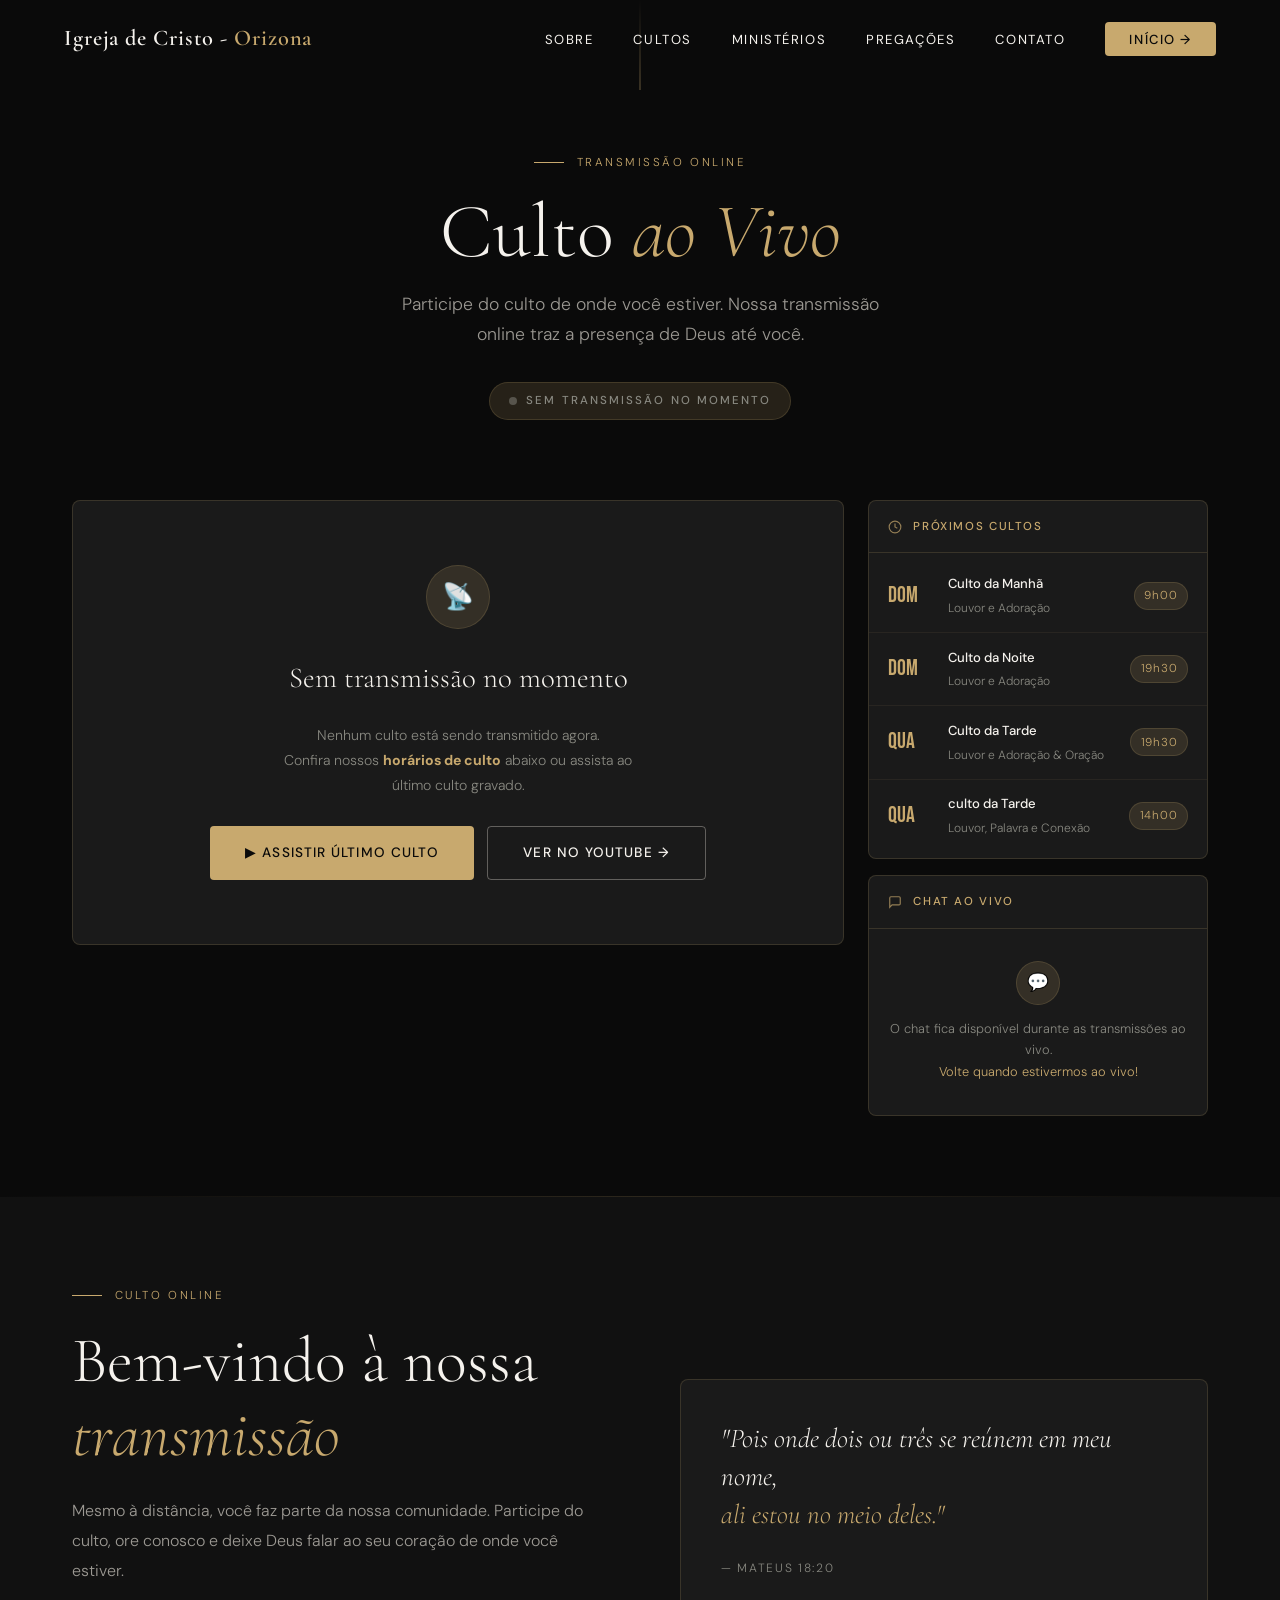
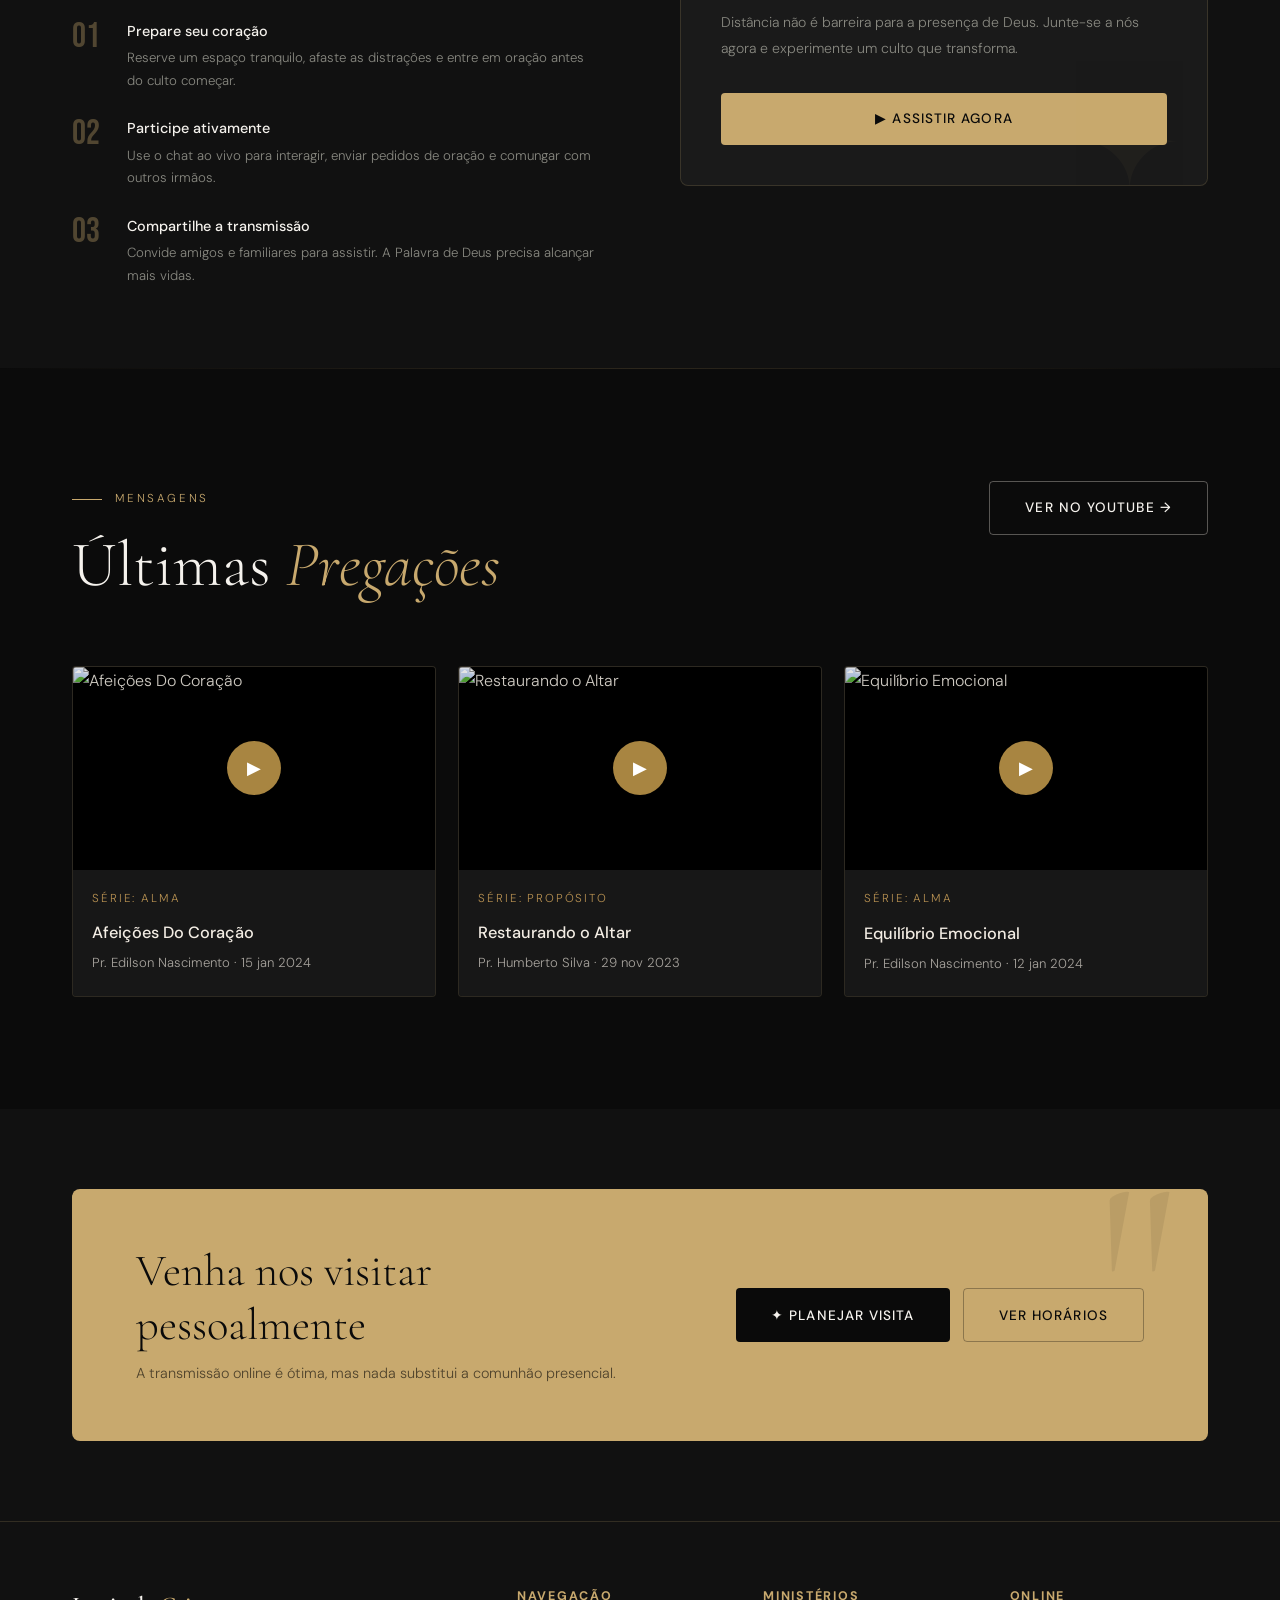
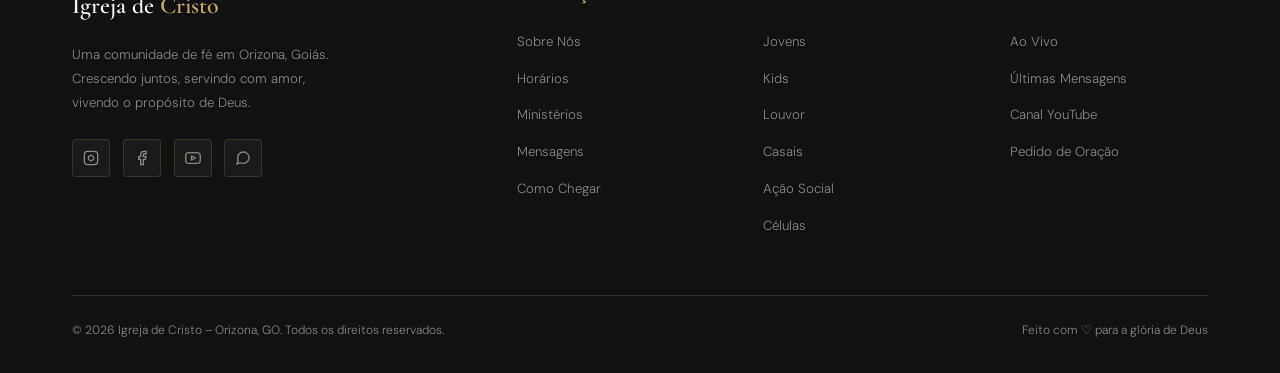
==== live/live.html @ 676ccf81 "Atualização" ====
<!DOCTYPE html>
<html lang="pt-BR">
<head>
  <meta charset="UTF-8">
  <meta name="viewport" content="width=device-width, initial-scale=1.0">
  <title>Ao Vivo – Igreja de Cristo · Orizona, GO</title>
  <meta name="description" content="Assista ao culto ao vivo da Igreja de Cristo em Orizona, Goiás. Transmissão online direto do YouTube.">

  <!-- Google Fonts -->
  <link rel="preconnect" href="https://fonts.googleapis.com">
  <link rel="preconnect" href="https://fonts.gstatic.com" crossorigin>
  <link href="https://fonts.googleapis.com/css2?family=Cormorant+Garamond:ital,wght@0,300;0,400;0,600;0,700;1,300;1,400&family=DM+Sans:wght@300;400;500;600&family=Bebas+Neue&display=swap" rel="stylesheet">

  <!-- Estilos (base + live) -->
  <link rel="stylesheet" href="../style.css">
  <link rel="stylesheet" href="/live/live.css">
</head>
<body>

  <!-- ══════════════════════════════════════
       NAVEGAÇÃO (idêntica ao index.html)
  ══════════════════════════════════════ -->
  <nav id="navbar">
    <a class="nav-logo" href="#">Igreja de Cristo - <span>  Orizona</span></a>

    <ul class="nav-links" id="navLinks">
      <li><a href="/index.html#sobre">Sobre</a></li>
      <li><a href="/index.html#cultos">Cultos</a></li>
      <li><a href="/index.html#ministerios">Ministérios</a></li>
      <li><a href="/index.html#sermoes">Pregações</a></li>
      <li><a href="/index.html#contato">Contato</a></li>
      <li><a href="/index.html" class="nav-cta">Início →</a></li>
    </ul>

    <div class="hamburger" id="hamburger" onclick="toggleMenu()">
      <span></span><span></span><span></span>
    </div>
  </nav>


  <!-- ══════════════════════════════════════
       HERO DA PÁGINA LIVE
  ══════════════════════════════════════ -->
  <header class="live-hero" role="banner">
    <div class="container">
      <div class="section-label reveal">Transmissão Online</div>

      <h1 class="hero-title">
        Culto <em>ao Vivo</em>
      </h1>

      <p class="hero-subtitle">
        Participe do culto de onde você estiver. Nossa transmissão online traz a presença de Deus até você.
      </p>

      <!-- Badge de status (atualizado via JS) -->
      <div class="live-status-wrap">
        <div class="live-badge is-offline" id="liveBadge" aria-live="polite" aria-label="Status da transmissão">
          <span class="dot" id="liveDot"></span>
          <span id="liveText">Verificando transmissão…</span>
        </div>
      </div>
    </div>
  </header>


  <!-- ══════════════════════════════════════
       PLAYER + SIDEBAR
  ══════════════════════════════════════ -->
  <section class="live-player-section" aria-label="Player de transmissão ao vivo">
    <div class="container">
      <div class="live-player-layout">

        <!-- ── Player principal ── -->
        <div class="live-player-wrap" id="livePlayerWrap">

          <!-- 16:9 com iframe injetado via JS -->
          <div class="live-player-ratio" id="livePlayerRatio" style="display:none">
            <!-- iframe inserido pelo live.js -->
          </div>

          <!-- Placeholder offline -->
          <div class="live-offline-placeholder" id="liveOfflinePlaceholder">
            <div class="offline-icon" aria-hidden="true">📡</div>
            <h3>Sem transmissão no momento</h3>
            <p>
              Nenhum culto está sendo transmitido agora.<br>
              Confira nossos <strong style="color:var(--gold)">horários de culto</strong> abaixo ou assista ao último culto gravado.
            </p>
            <div style="display:flex;gap:0.8rem;flex-wrap:wrap;justify-content:center;margin-top:0.5rem">
              <button
                id="offlineFallbackBtn"
                class="btn btn-primary"
                type="button"
                aria-label="Assistir último culto gravado"
              >
                ▶ Assistir Último Culto
              </button>
              <a
              href="https://www.youtube.com/@igrejadecristoorizona-goia9900"
              class="btn btn-outline"
              target="_blank"
              rel="noopener noreferrer"
            >Ver no YouTube →</a>
            </div>
          </div>

        </div><!-- /live-player-wrap -->


        <!-- ── Sidebar: horários + chat ── -->
        <aside class="live-sidebar" aria-label="Informações e chat">

          <!-- Próximos cultos -->
          <div class="sidebar-card reveal">
            <div class="sidebar-card-header">
              <svg width="14" height="14" viewBox="0 0 24 24" fill="none" stroke="currentColor" stroke-width="2" aria-hidden="true">
                <circle cx="12" cy="12" r="10"/><polyline points="12 6 12 12 16 14"/>
              </svg>
              Próximos Cultos
            </div>
            <div class="schedule-list" role="list">
              <div class="schedule-item" role="listitem">
                <div class="schedule-day" aria-label="Domingo">DOM</div>
                <div class="schedule-info">
                  <h5>Culto da Manhã</h5>
                  <p>Louvor e Adoração</p>
                </div>
                <span class="schedule-time">9h00</span>
              </div>
              <div class="schedule-item" role="listitem">
                <div class="schedule-day" aria-label="Domingo">DOM</div>
                <div class="schedule-info">
                  <h5>Culto da Noite</h5>
                  <p>Louvor e Adoração</p>
                </div>
                <span class="schedule-time">19h30</span>
              </div>
              <div class="schedule-item" role="listitem">
                <div class="schedule-day" aria-label="Quarta-feira">QUA</div>
                <div class="schedule-info">
                  <h5>Culto da Tarde</h5>
                  <p>Louvor e Adoração &amp; Oração</p>
                </div>
                <span class="schedule-time">19h30</span>
              </div>
              <div class="schedule-item" role="listitem">
                <div class="schedule-day" aria-label="Sexta-feira">QUA</div>
                <div class="schedule-info">
                  <h5>culto da Tarde</h5>
                  <p>Louvor, Palavra e Conexão</p>
                </div>
                <span class="schedule-time">14h00</span>
              </div>
            </div>
          </div>

          <!-- Chat ao vivo -->
          <div class="sidebar-card reveal reveal-delay-1">
            <div class="sidebar-card-header">
              <svg width="14" height="14" viewBox="0 0 24 24" fill="none" stroke="currentColor" stroke-width="2" aria-hidden="true">
                <path d="M21 15a2 2 0 0 1-2 2H7l-4 4V5a2 2 0 0 1 2-2h14a2 2 0 0 1 2 2z"/>
              </svg>
              Chat ao Vivo
            </div>

            <!-- Placeholder (quando offline) -->
            <div class="chat-placeholder" id="chatPlaceholder">
              <div class="chat-icon" aria-hidden="true">💬</div>
              <p>
                O chat fica disponível durante as transmissões ao vivo.<br>
                <span style="color:var(--gold)">Volte quando estivermos ao vivo!</span>
              </p>
            </div>

            <!-- Iframe do chat — injetado via JS quando ao vivo -->
            <iframe
              id="liveChatFrame"
              class="live-chat-frame"
              title="Chat ao Vivo – YouTube"
              allowfullscreen
              loading="lazy"
            ></iframe>
          </div>

        </aside>

      </div><!-- /live-player-layout -->
    </div>
  </section>


  <div class="divider"></div>


  <!-- ══════════════════════════════════════
       BOAS-VINDAS ONLINE
  ══════════════════════════════════════ -->
  <section class="online-welcome" aria-labelledby="welcome-heading">
    <div class="container">
      <div class="welcome-grid">

        <div>
          <div class="section-label reveal">Culto Online</div>
          <h2 class="section-title reveal reveal-delay-1" id="welcome-heading">
            Bem-vindo à nossa<br><em>transmissão</em>
          </h2>
          <p class="section-text reveal reveal-delay-2">
            Mesmo à distância, você faz parte da nossa comunidade. Participe do culto, ore conosco e deixe Deus falar ao seu coração de onde você estiver.
          </p>

          <div class="welcome-steps">
            <div class="welcome-step reveal reveal-delay-1">
              <div class="step-num" aria-hidden="true">01</div>
              <div class="step-body">
                <h4>Prepare seu coração</h4>
                <p>Reserve um espaço tranquilo, afaste as distrações e entre em oração antes do culto começar.</p>
              </div>
            </div>
            <div class="welcome-step reveal reveal-delay-2">
              <div class="step-num" aria-hidden="true">02</div>
              <div class="step-body">
                <h4>Participe ativamente</h4>
                <p>Use o chat ao vivo para interagir, enviar pedidos de oração e comungar com outros irmãos.</p>
              </div>
            </div>
            <div class="welcome-step reveal reveal-delay-3">
              <div class="step-num" aria-hidden="true">03</div>
              <div class="step-body">
                <h4>Compartilhe a transmissão</h4>
                <p>Convide amigos e familiares para assistir. A Palavra de Deus precisa alcançar mais vidas.</p>
              </div>
            </div>
          </div>
        </div>

        <!-- Card com versículo + CTA -->
        <div class="welcome-card reveal reveal-delay-2">
          <blockquote>
            "Pois onde dois ou três se reúnem em meu nome,<br>
            <em>ali estou no meio deles."</em>
          </blockquote>
          <cite>— Mateus 18:20</cite>

          <p style="font-size:0.88rem;color:var(--text-muted);line-height:1.8;margin-bottom:2rem">
            Distância não é barreira para a presença de Deus. Junte-se a nós agora e experimente um culto que transforma.
          </p>

          <a href="#" onclick="window.scrollTo({top:0,behavior:'smooth'});return false;" class="btn btn-primary" aria-label="Voltar ao topo para assistir ao culto">
            ▶ Assistir Agora
          </a>
        </div>

      </div>
    </div>
  </section>


  <div class="divider"></div>


  <!-- ══════════════════════════════════════
       MENSAGENS RECENTES
       (reusa os mesmos componentes de index.html)
  ══════════════════════════════════════ -->
  <section class="sermons live-sermons" id="mensagens" aria-labelledby="sermons-heading">
    <div class="container">
      <div class="sermons-header">
        <div>
          <div class="section-label reveal">Mensagens</div>
          <h2 class="section-title reveal reveal-delay-1" id="sermons-heading">
            Últimas <em>Pregações</em>
          </h2>
        </div>
        <a
          href="https://www.youtube.com/@igrejadecristoorizona-goia9900"
          target="_blank"
          rel="noopener noreferrer"
          class="btn btn-outline reveal"
          style="flex-shrink:0"
          aria-label="Ver todos os vídeos no YouTube"
        >
          Ver no YouTube →
        </a>
      </div>

      <div class="sermon-grid sermon-carousel">

        <article class="sermon-card reveal" data-video="FrjZUwrbBlw" data-title="Afeições Do Coração">
          <div class="sermon-media">
            <div class="sermon-thumb">
              <img src="https://i3.ytimg.com/vi/FrjZUwrbBlw/maxresdefault.jpg" alt="Afeições Do Coração" loading="lazy">
              <button class="play-btn sermon-play" type="button" aria-label="Assistir Afeições Do Coração">▶</button>
            </div>
            <div class="sermon-video" hidden></div>
          </div>
          <div class="sermon-body">
            <div class="sermon-series">Série: Alma</div>
            <h3>Afeições Do Coração</h3>
            <p class="sermon-meta">Pr. Edilson Nascimento · 15 jan 2024</p>
          </div>
        </article>

        <article class="sermon-card reveal reveal-delay-1" data-video="uknN3Jf-b9c" data-title="Restaurando o Altar">
          <div class="sermon-media">
            <div class="sermon-thumb">
              <img src="https://i3.ytimg.com/vi/uknN3Jf-b9c/maxresdefault.jpg" alt="Restaurando o Altar" loading="lazy">
              <button class="play-btn sermon-play" type="button" aria-label="Assistir Restaurando o Altar">▶</button>
            </div>
            <div class="sermon-video" hidden></div>
          </div>
          <div class="sermon-body">
            <div class="sermon-series">Série: Propósito</div>
            <h3>Restaurando o Altar</h3>
            <p class="sermon-meta">Pr. Humberto Silva · 29 nov 2023</p>
          </div>
        </article>

        <article class="sermon-card reveal reveal-delay-2" data-video="mqsvwsM5B2Y" data-title="Equilíbrio Emocional">
          <div class="sermon-media">
            <div class="sermon-thumb">
              <img src="https://i3.ytimg.com/vi/mqsvwsM5B2Y/maxresdefault.jpg" alt="Equilíbrio Emocional" loading="lazy">
              <button class="play-btn sermon-play" type="button" aria-label="Assistir Equilíbrio Emocional">▶</button>
            </div>
            <div class="sermon-video" hidden></div>
          </div>
          <div class="sermon-body">
            <div class="sermon-series">Série: Alma</div>
            <h3>Equilíbrio Emocional</h3>
            <p class="sermon-meta">Pr. Edilson Nascimento · 12 jan 2024</p>
          </div>
        </article>

      </div>
    </div>
  </section>


  <!-- ══════════════════════════════════════
       CTA FINAL
  ══════════════════════════════════════ -->
  <section class="live-cta-banner" aria-label="Chamada para ação">
    <div class="container">
      <div class="live-cta-inner reveal">
        <div class="live-cta-text">
          <h2>Venha nos visitar<br>pessoalmente</h2>
          <p>A transmissão online é ótima, mas nada substitui a comunhão presencial.</p>
        </div>
        <div class="live-cta-actions">
          <a href="/index.html#contato" class="btn btn-dark">✦ Planejar Visita</a>
          <a href="/index.html#cultos" class="btn btn-ghost-dark">Ver Horários</a>
        </div>
      </div>
    </div>
  </section>


  <!-- ══════════════════════════════════════
       RODAPÉ (idêntico ao index.html)
  ══════════════════════════════════════ -->
  <footer>
    <div class="container">
      <div class="footer-grid">

        <div class="footer-brand">
          <span class="logo">Igreja de <span>Cristo</span></span>
          <p>Uma comunidade de fé em Orizona, Goiás. Crescendo juntos, servindo com amor, vivendo o propósito de Deus.</p>
          <div class="social-row">
            <a class="social-btn" href="https://www.instagram.com/igrejadecristorizona/" title="Instagram" target="_blank" rel="noopener noreferrer" aria-label="Instagram">
              <svg width="16" height="16" viewBox="0 0 24 24" fill="none" stroke="currentColor" stroke-width="2"><rect x="2" y="2" width="20" height="20" rx="5" ry="5"/><path d="M16 11.37A4 4 0 1 1 12.63 8 4 4 0 0 1 16 11.37z"/><line x1="17.5" y1="6.5" x2="17.51" y2="6.5"/></svg>
            </a>
            <a class="social-btn" href="https://www.facebook.com/igrejadecristoo/?locale=pt_BR" title="Facebook" target="_blank" rel="noopener noreferrer" aria-label="Facebook">
              <svg width="16" height="16" viewBox="0 0 24 24" fill="none" stroke="currentColor" stroke-width="2"><path d="M18 2h-3a5 5 0 0 0-5 5v3H7v4h3v8h4v-8h3l1-4h-4V7a1 1 0 0 1 1-1h3z"/></svg>
            </a>
            <a class="social-btn" href="https://www.youtube.com/@igrejadecristoorizona-goia9900" title="YouTube" target="_blank" rel="noopener noreferrer" aria-label="YouTube">
              <svg width="16" height="16" viewBox="0 0 24 24" fill="none" stroke="currentColor" stroke-width="2"><path d="M22.54 6.42a2.78 2.78 0 0 0-1.95-1.96C18.88 4 12 4 12 4s-6.88 0-8.59.46a2.78 2.78 0 0 0-1.95 1.96A29 29 0 0 0 1 12a29 29 0 0 0 .46 5.58A2.78 2.78 0 0 0 3.41 19.6C5.12 20 12 20 12 20s6.88 0 8.59-.46a2.78 2.78 0 0 0 1.95-1.95A29 29 0 0 0 23 12a29 29 0 0 0-.46-5.58z"/><polygon points="9.75 15.02 15.5 12 9.75 8.98 9.75 15.02"/></svg>
            </a>
            <a class="social-btn" href="https://wa.me/556499174990" title="WhatsApp" target="_blank" rel="noopener noreferrer" aria-label="WhatsApp">
              <svg width="16" height="16" viewBox="0 0 24 24" fill="none" stroke="currentColor" stroke-width="2"><path d="M21 11.5a8.38 8.38 0 0 1-.9 3.8 8.5 8.5 0 0 1-7.6 4.7 8.38 8.38 0 0 1-3.8-.9L3 21l1.9-5.7a8.38 8.38 0 0 1-.9-3.8 8.5 8.5 0 0 1 4.7-7.6 8.38 8.38 0 0 1 3.8-.9h.5a8.48 8.48 0 0 1 8 8v.5z"/></svg>
            </a>
          </div>
        </div>

        <div class="footer-col">
          <h4>Navegação</h4>
          <ul>
            <li><a href="/index.html#sobre">Sobre Nós</a></li>
            <li><a href="/index.html#cultos">Horários</a></li>
            <li><a href="/index.html#ministerios">Ministérios</a></li>
            <li><a href="/index.html#sermoes">Mensagens</a></li>
            <li><a href="/index.html#localizacao">Como Chegar</a></li>
          </ul>
        </div>

        <div class="footer-col">
          <h4>Ministérios</h4>
          <ul>
            <li><a href="/index.html#ministerios">Jovens</a></li>
            <li><a href="/index.html#ministerios">Kids</a></li>
            <li><a href="/ministérios/worship.html">Louvor</a></li>
            <li><a href="/index.html#ministerios">Casais</a></li>
            <li><a href="/index.html#ministerios">Ação Social</a></li>
            <li><a href="/index.html#ministerios">Células</a></li>
          </ul>
        </div>

        <div class="footer-col">
          <h4>Online</h4>
          <ul>
            <li><a href="live.html">Ao Vivo</a></li>
            <li><a href="/#pregações">Últimas Mensagens</a></li>
            <li><a href="https://www.youtube.com/@igrejadecristoorizona-goia9900" target="_blank" rel="noopener noreferrer">Canal YouTube</a></li>
            <li><a href="/index.html#contato">Pedido de Oração</a></li>
          </ul>
        </div>

      </div>

      <div class="footer-bottom">
        <span>© 2026 Igreja de Cristo – Orizona, GO. Todos os direitos reservados.</span>
        <span>Feito com ♡ para a glória de Deus</span>
      </div>
    </div>
  </footer>


  <!-- Scripts -->
  <script src="script.js"></script>
  <script src="live.js"></script>
</body>
</html>
---- style.css ----
/* ============================================================
   Igreja de Cristo – Orizona, GO
   Arquivo: style.css
   ============================================================ */

/* ─── VARIÁVEIS ─── */
:root {
  --black: #0a0a0a;
  --dark: #111111;
  --dark2: #1a1a1a;
  --dark3: #242424;
  --mid: #333333;
  --light: #e8e3da;
  --white: #f5f2ed;
  --gold: #c8a96e;
  --gold-light: #e2c98a;
  --gold-dim: rgba(200, 169, 110, 0.15);
  --blue: #2563c8;
  --text-muted: #888880;
  --border: rgba(200, 169, 110, 0.18);
  --radius: 4px;
  --transition: 0.4s cubic-bezier(0.25, 0.46, 0.45, 0.94);
}

/* ─── RESET ─── */
*, *::before, *::after {
  box-sizing: border-box;
  margin: 0;
  padding: 0;
}

html {
  scroll-behavior: smooth;
  font-size: 16px;
}

body {
  background: var(--black);
  color: var(--light);
  font-family: 'DM Sans', sans-serif;
  font-weight: 300;
  line-height: 1.7;
  overflow-x: hidden;
}

/* ─── SCROLLBAR ─── */
::-webkit-scrollbar { width: 4px; }
::-webkit-scrollbar-track { background: var(--dark); }
::-webkit-scrollbar-thumb { background: var(--gold); border-radius: 2px; }

/* ─── SELEÇÃO ─── */
::selection { background: var(--gold); color: var(--black); }


/* ============================================================
   NAVEGAÇÃO
   ============================================================ */
nav {
  position: fixed;
  top: 0; left: 0; right: 0;
  z-index: 100;
  display: flex;
  align-items: center;
  justify-content: space-between;
  padding: 1.2rem 4rem;
  transition: var(--transition);
}

nav.scrolled {
  background: rgba(10, 10, 10, 0.94);
  backdrop-filter: blur(16px);
  border-bottom: 1px solid var(--border);
  padding: 0.8rem 4rem;
}

.nav-logo {
  font-family: 'Cormorant Garamond', serif;
  font-size: 1.4rem;
  font-weight: 600;
  letter-spacing: 0.04em;
  color: var(--white);
  text-decoration: none;
}

.nav-logo span { color: var(--gold); }

.nav-links {
  display: flex;
  align-items: center;
  gap: 2.5rem;
  list-style: none;
}

.nav-links a {
  color: var(--white);
  text-decoration: none;
  font-size: 0.82rem;
  font-weight: 400;
  letter-spacing: 0.12em;
  text-transform: uppercase;
  transition: color 0.3s;
}

.nav-links a:hover { color: var(--gold); }

.nav-cta {
  background: var(--gold);
  color: var(--black) !important;
  padding: 0.55rem 1.5rem;
  border-radius: var(--radius);
  font-weight: 500 !important;
  transition: background 0.3s, transform 0.3s !important;
}

.nav-cta:hover {
  background: var(--gold-light) !important;
  transform: translateY(-1px);
}

.hamburger {
  display: none;
  flex-direction: column;
  gap: 5px;
  cursor: pointer;
  padding: 4px;
}

.hamburger span {
  display: block;
  width: 24px;
  height: 2px;
  background: var(--light);
  transition: var(--transition);
}


/* ============================================================
   HERO
   ============================================================ */
.hero {
  position: relative;
  height: 100vh;
  min-height: 700px;
  display: flex;
  align-items: center;
  justify-content: center;
  overflow: hidden;
}

.hero-bg {
  position: absolute;
  inset: 0;
  background:
    linear-gradient(to bottom, rgba(10,10,10,0.3) 0%, rgba(10,10,10,0.65) 60%, rgba(10,10,10,1) 100%),
    url('fotos/igreja.jpg') center / cover no-repeat;
}

/* Grain overlay */
.hero-bg::after {
  content: '';
  position: absolute;
  inset: 0;
  background-image: url("data:image/svg+xml,%3Csvg viewBox='0 0 256 256' xmlns='http://www.w3.org/2000/svg'%3E%3Cfilter id='noise'%3E%3CfeTurbulence type='fractalNoise' baseFrequency='0.9' numOctaves='4' stitchTiles='stitch'/%3E%3C/filter%3E%3Crect width='100%25' height='100%25' filter='url(%23noise)' opacity='0.04'/%3E%3C/svg%3E");
  opacity: 0.6;
  pointer-events: none;
}

.hero-content {
  position: relative;
  z-index: 2;
  text-align: center;
  max-width: 900px;
  padding: 0 2rem;
}

.hero-eyebrow {
  display: inline-flex;
  align-items: center;
  gap: 0.8rem;
  font-size: 0.75rem;
  letter-spacing: 0.2em;
  text-transform: uppercase;
  color: var(--gold);
  margin-bottom: 1.8rem;
  opacity: 0;
  animation: fadeUp 0.8s 0.3s forwards;
}

.hero-eyebrow::before,
.hero-eyebrow::after {
  content: '';
  display: block;
  width: 40px;
  height: 1px;
  background: var(--gold);
  opacity: 0.5;
}

.hero-title {
  font-family: 'Cormorant Garamond', serif;
  font-size: clamp(3.2rem, 8vw, 7.5rem);
  font-weight: 300;
  line-height: 1.05;
  color: var(--white);
  margin-bottom: 1.5rem;
  opacity: 0;
  animation: fadeUp 0.9s 0.5s forwards;
}

.hero-title em { font-style: italic; color: var(--gold); }

.hero-subtitle {
  font-size: clamp(1rem, 2vw, 1.2rem);
  color: rgba(232, 227, 218, 0.72);
  max-width: 560px;
  margin: 0 auto 3rem;
  font-weight: 300;
  opacity: 0;
  animation: fadeUp 0.9s 0.7s forwards;
}

.hero-btns {
  display: flex;
  gap: 1rem;
  justify-content: center;
  flex-wrap: wrap;
  opacity: 0;
  animation: fadeUp 0.9s 0.9s forwards;
}

.hero-scroll {
  position: absolute;
  bottom: 2.5rem;
  left: 50%;
  transform: translateX(-50%);
  display: flex;
  flex-direction: column;
  align-items: center;
  gap: 0.5rem;
  color: var(--text-muted);
  font-size: 0.7rem;
  letter-spacing: 0.15em;
  text-transform: uppercase;
  opacity: 0;
  animation: fadeIn 1s 1.5s forwards;
}

.scroll-line {
  width: 1px;
  height: 50px;
  background: linear-gradient(to bottom, var(--gold), transparent);
  animation: scrollDrop 1.8s 1.5s ease-in-out infinite;
}


/* ============================================================
   BOTÕES
   ============================================================ */
.btn {
  display: inline-flex;
  align-items: center;
  gap: 0.6rem;
  padding: 0.9rem 2.2rem;
  border-radius: var(--radius);
  font-family: 'DM Sans', sans-serif;
  font-size: 0.85rem;
  font-weight: 500;
  letter-spacing: 0.08em;
  text-transform: uppercase;
  text-decoration: none;
  cursor: pointer;
  border: none;
  transition: var(--transition);
}

.btn-primary {
  background: var(--gold);
  color: var(--black);
}

.btn-primary:hover {
  background: var(--gold-light);
  transform: translateY(-2px);
  box-shadow: 0 12px 40px rgba(200, 169, 110, 0.3);
}

.btn-outline {
  background: transparent;
  color: var(--white);
  border: 1px solid rgba(232, 227, 218, 0.35);
}

.btn-outline:hover {
  border-color: var(--gold);
  color: var(--gold);
  transform: translateY(-2px);
}


/* ============================================================
   SEÇÕES — ELEMENTOS COMUNS
   ============================================================ */
section { padding: 7rem 0; }

.container {
  max-width: 1200px;
  margin: 0 auto;
  padding: 0 2rem;
}

.section-label {
  display: inline-flex;
  align-items: center;
  gap: 0.8rem;
  font-size: 0.72rem;
  letter-spacing: 0.22em;
  text-transform: uppercase;
  color: var(--gold);
  margin-bottom: 1.2rem;
}

.section-label::before {
  content: '';
  display: block;
  width: 30px;
  height: 1px;
  background: var(--gold);
}

.section-title {
  font-family: 'Cormorant Garamond', serif;
  font-size: clamp(2.4rem, 5vw, 4rem);
  font-weight: 300;
  line-height: 1.15;
  color: var(--white);
  margin-bottom: 1.5rem;
}

.section-title em { font-style: italic; color: var(--gold); }

.section-text {
  color: rgba(232, 227, 218, 0.65);
  font-size: 1rem;
  font-weight: 300;
  max-width: 580px;
  line-height: 1.9;
}

.divider {
  width: 100%;
  height: 1px;
  background: linear-gradient(to right, transparent, var(--border), transparent);
}


/* ============================================================
   SOBRE
   ============================================================ */
.about { background: var(--dark); }

.about-grid {
  display: grid;
  grid-template-columns: 1fr 1fr;
  gap: 6rem;
  align-items: center;
}

.about-img-wrap { position: relative; }

.about-img {
  width: 100%;
  aspect-ratio: 4 / 5;
  object-fit: cover;
  border-radius: 6px;
  filter: brightness(0.88) contrast(1.05);
  box-shadow: rgb(38, 57, 77) 0px 20px 30px -10px;
}

.about-img-badge {
  position: absolute;
  bottom: -1.5rem;
  right: -1.5rem;
  background: var(--gold);
  color: var(--black);
  padding: 1.8rem;
  border-radius: 2px;
  text-align: center;
}

.about-img-badge .year {
  font-family: 'Bebas Neue', sans-serif;
  font-size: 3.5rem;
  line-height: 1;
}

.about-img-badge .label {
  font-size: 0.68rem;
  letter-spacing: 0.15em;
  text-transform: uppercase;
}

.values-grid {
  display: grid;
  grid-template-columns: 1fr 1fr;
  gap: 1.5rem;
  margin-top: 2.5rem;
}

.value-card {
  background: var(--dark2);
  border: 1px solid var(--border);
  border-radius: var(--radius);
  padding: 1.4rem;
  transition: border-color 0.3s;
}

.value-card:hover { border-color: var(--gold); }

.value-icon { font-size: 1.4rem; margin-bottom: 0.6rem; }

.value-card h4 {
  font-size: 0.88rem;
  font-weight: 500;
  color: var(--white);
  margin-bottom: 0.3rem;
}

.value-card p {
  font-size: 0.8rem;
  color: var(--text-muted);
  line-height: 1.6;
}


/* ============================================================
   HORÁRIOS DE CULTO
   ============================================================ */
.services { background: var(--black); }

.services-layout {
  display: grid;
  grid-template-columns: 1fr 2fr;
  gap: 5rem;
  align-items: start;
}

.times-grid { display: grid; gap: 1rem; }

.time-card {
  display: flex;
  align-items: center;
  gap: 1.8rem;
  background: var(--dark2);
  border: 1px solid var(--border);
  border-radius: var(--radius);
  padding: 1.8rem 2rem;
  transition: var(--transition);
  position: relative;
  overflow: hidden;
}

.time-card::before {
  content: '';
  position: absolute;
  left: 0; top: 0; bottom: 0;
  width: 3px;
  background: var(--gold);
  transform: scaleY(0);
  transition: transform 0.3s;
}

.time-card:hover {
  border-color: rgba(200, 169, 110, 0.4);
  transform: translateX(4px);
}

.time-card:hover::before { transform: scaleY(1); }

.time-day {
  font-family: 'Bebas Neue', sans-serif;
  font-size: 2rem;
  color: var(--gold);
  min-width: 80px;
  line-height: 1;
}

.time-info h4 { font-size: 0.9rem; font-weight: 500; color: var(--white); }
.time-info p  { font-size: 0.82rem; color: var(--text-muted); }

.time-tag {
  margin-left: auto;
  font-size: 0.68rem;
  letter-spacing: 0.1em;
  text-transform: uppercase;
  background: var(--gold-dim);
  color: var(--gold);
  padding: 0.3rem 0.8rem;
  border-radius: 20px;
  border: 1px solid var(--border);
  white-space: nowrap;
}


/* ============================================================
   MINISTÉRIOS
   ============================================================ */
.ministries { background: var(--dark); }

.min-grid {
  display: grid;
  grid-template-columns: repeat(3, 1fr);
  gap: 1.5px;
  margin-top: 3rem;
}

.min-card {
  position: relative;
  overflow: hidden;
  aspect-ratio: 4 / 3;
  cursor: pointer;
}

.min-card img {
  width: 100%;
  height: 100%;
  object-fit: cover;
  filter: brightness(0.45) saturate(0.7);
  transition: var(--transition);
}

.min-card:hover img {
  filter: brightness(0.6) saturate(0.9);
  transform: scale(1.05);
}

.min-overlay {
  position: absolute;
  inset: 0;
  display: flex;
  flex-direction: column;
  justify-content: flex-end;
  padding: 2rem;
  background: linear-gradient(to top, rgba(10,10,10,0.85) 0%, transparent 60%);
}

.min-icon { font-size: 1.5rem; margin-bottom: 0.5rem; }

.min-card h3 {
  font-family: 'Cormorant Garamond', serif;
  font-size: 1.6rem;
  font-weight: 400;
  color: var(--white);
  margin-bottom: 0.3rem;
}

.min-card p {
  font-size: 0.8rem;
  color: rgba(232, 227, 218, 0.65);
  line-height: 1.5;
}

.min-card .min-link {
  display: inline-flex;
  align-items: center;
  gap: 0.4rem;
  font-size: 0.72rem;
  letter-spacing: 0.12em;
  text-transform: uppercase;
  color: var(--gold);
  margin-top: 0.8rem;
  transition: gap 0.3s;
  text-decoration: none;
}

.min-card:hover .min-link { gap: 0.7rem; }


/* ============================================================
   SERMÕES
   ============================================================ */
.sermons {
  background: #0b0b0b;
}

.sermons-header {
  display: flex;
  align-items: flex-start;
  justify-content: space-between;
  gap: 2rem;
  margin-bottom: 2.5rem;
}

.sermon-grid.sermon-carousel {
  display: grid;
  grid-template-columns: repeat(3, minmax(0, 1fr));
  gap: 1.4rem;
  align-items: start;
}

.sermon-card {
  background: #171717;
  border: 1px solid rgba(201, 168, 106, 0.12);
  border-radius: 4px;
  overflow: hidden;
  box-shadow: none;
  transform: none;
  opacity: 1;
  transition: transform 0.35s ease, border-color 0.35s ease, box-shadow 0.35s ease;
}

.sermon-card:hover {
  transform: translateY(-4px);
  border-color: rgba(201, 168, 106, 0.28);
  box-shadow: 0 14px 30px rgba(0, 0, 0, 0.22);
}

.sermon-media {
  position: relative;
}

.sermon-thumb,
.sermon-video {
  position: relative;
  width: 100%;
  aspect-ratio: 16 / 9;
  background: #000;
  overflow: hidden;
}

.sermon-thumb::after {
  content: "";
  position: absolute;
  inset: 0;
  background: linear-gradient(
    to bottom,
    rgba(0, 0, 0, 0.10) 0%,
    rgba(0, 0, 0, 0.16) 40%,
    rgba(0, 0, 0, 0.32) 100%
  );
  pointer-events: none;
}

.sermon-thumb img,
.sermon-video iframe {
  width: 100%;
  height: 100%;
  display: block;
  border: 0;
  object-fit: cover;
}

.sermon-video iframe {
  aspect-ratio: 16 / 9;
}

.sermon-video[hidden] {
  display: none;
}

.sermon-play {
  position: absolute;
  top: 50%;
  left: 50%;
  width: 54px;
  height: 54px;
  border: none;
  border-radius: 50%;
  transform: translate(-50%, -50%);
  background: rgba(183, 145, 71, 0.92);
  color: #fff;
  font-size: 1.1rem;
  display: inline-flex;
  align-items: center;
  justify-content: center;
  cursor: pointer;
  z-index: 2;
  transition: transform 0.25s ease, background 0.25s ease;
}

.sermon-play:hover {
  transform: translate(-50%, -50%) scale(1.08);
  background: #c7a05c;
}

.sermon-body {
  padding: 1.2rem 1.2rem 1.35rem;
  background: #171717;
}

.sermon-series {
  margin-bottom: 0.85rem;
  font-size: 0.72rem;
  letter-spacing: 0.16em;
  text-transform: uppercase;
  color: #b99252;
}

.sermon-body h3 {
  margin: 0 0 0.55rem;
  font-size: 1.02rem;
  line-height: 1.3;
  color: #f3ede4;
  font-weight: 500;
}

.sermon-meta {
  margin: 0;
  font-size: 0.82rem;
  color: rgba(243, 237, 228, 0.65);
}

.sermon-card.is-active {
  border-color: rgba(201, 168, 106, 0.28);
  box-shadow: 0 14px 30px rgba(0, 0, 0, 0.22);
}

@media (max-width: 980px) {
  .sermons-header {
    flex-direction: column;
    align-items: flex-start;
  }

  .sermon-grid.sermon-carousel {
    grid-template-columns: 1fr;
  }
}


/* ============================================================
   PARTICIPAR
   ============================================================ */
.involved { background: var(--dark); }

.involved-grid {
  display: grid;
  grid-template-columns: repeat(3, 1fr);
  gap: 1.5rem;
  margin-top: 3rem;
}

.involved-card {
  background: var(--dark2);
  border: 1px solid var(--border);
  border-radius: var(--radius);
  padding: 2.5rem 2rem;
  text-align: center;
  transition: var(--transition);
  cursor: pointer;
}

.involved-card:hover {
  border-color: var(--gold);
  background: var(--dark3);
  transform: translateY(-4px);
}

.involved-num {
  font-family: 'Bebas Neue', sans-serif;
  font-size: 4rem;
  line-height: 1;
  color: var(--gold);
  opacity: 0.2;
  margin-bottom: 0.8rem;
}

.involved-card h3 {
  font-family: 'Cormorant Garamond', serif;
  font-size: 1.7rem;
  font-weight: 400;
  color: var(--white);
  margin-bottom: 0.8rem;
}

.involved-card p {
  font-size: 0.85rem;
  color: var(--text-muted);
  line-height: 1.7;
  margin-bottom: 1.5rem;
}


/* ============================================================
   CONTATO
   ============================================================ */
.contact { background: var(--black); }

.contact-layout {
  display: grid;
  grid-template-columns: 1fr 1fr;
  gap: 5rem;
}

.info-item {
  display: flex;
  gap: 1.2rem;
  margin-bottom: 2rem;
}

.info-icon {
  width: 44px; height: 44px;
  flex-shrink: 0;
  background: var(--gold-dim);
  border: 1px solid var(--border);
  border-radius: var(--radius);
  display: flex;
  align-items: center;
  justify-content: center;
  font-size: 1.1rem;
}

.info-item h4 {
  font-size: 0.82rem;
  font-weight: 500;
  color: var(--white);
  letter-spacing: 0.06em;
  margin-bottom: 0.2rem;
}

.info-item p { font-size: 0.85rem; color: var(--text-muted); }

.contact-form {
  display: flex;
  flex-direction: column;
  gap: 1rem;
}

.form-row {
  display: grid;
  grid-template-columns: 1fr 1fr;
  gap: 1rem;
}

.form-group {
  display: flex;
  flex-direction: column;
  gap: 0.4rem;
}

.form-group label {
  font-size: 0.73rem;
  letter-spacing: 0.1em;
  text-transform: uppercase;
  color: var(--text-muted);
}

.form-group input,
.form-group textarea,
.form-group select {
  background: var(--dark2);
  border: 1px solid var(--border);
  border-radius: var(--radius);
  padding: 0.85rem 1rem;
  color: var(--white);
  font-family: 'DM Sans', sans-serif;
  font-size: 0.9rem;
  font-weight: 300;
  outline: none;
  transition: border-color 0.3s;
  width: 100%;
}

.form-group input:focus,
.form-group textarea:focus {
  border-color: var(--gold);
}

.form-group textarea {
  resize: vertical;
  min-height: 120px;
}

.prayer-note {
  background: var(--gold-dim);
  border: 1px solid var(--border);
  border-radius: var(--radius);
  padding: 1rem 1.2rem;
  font-size: 0.82rem;
  color: var(--gold);
  display: flex;
  align-items: center;
  gap: 0.6rem;
}

#formSuccess {
  display: none;
  margin-top: 1rem;
  padding: 1.2rem;
  background: var(--gold-dim);
  border: 1px solid var(--border);
  border-radius: var(--radius);
  color: var(--gold);
  font-size: 0.88rem;
  text-align: center;
}


/* ============================================================
   MAPA
   ============================================================ */
.map-section {
  background: var(--dark);
  padding: 0;
}

.map-wrap { position: relative; }

.map-frame {
  width: 100%;
  height: 400px;
  border: none;
  filter: grayscale(0.4) contrast(1.1);
  display: block;
}

.map-card {
  position: absolute;
  top: 2rem; left: 2rem;
  background: rgba(10, 10, 10, 0.92);
  backdrop-filter: blur(16px);
  border: 1px solid var(--border);
  border-radius: var(--radius);
  padding: 1.5rem 2rem;
  min-width: 240px;
}

.map-card h3 {
  font-family: 'Cormorant Garamond', serif;
  font-size: 1.3rem;
  font-weight: 400;
  color: var(--white);
  margin-bottom: 0.6rem;
}

.map-card p {
  font-size: 0.8rem;
  color: var(--text-muted);
  line-height: 1.7;
}

.map-card a {
  display: inline-flex;
  align-items: center;
  gap: 0.4rem;
  font-size: 0.75rem;
  color: var(--gold);
  text-decoration: none;
  margin-top: 0.8rem;
  letter-spacing: 0.06em;
  transition: gap 0.3s;
}

.map-card a:hover { gap: 0.7rem; }


/* ============================================================
   BANNER COM CITAÇÃO
   ============================================================ */
.quote-banner {
  background: var(--gold);
  padding: 4rem 2rem;
  text-align: center;
  overflow: hidden;
  position: relative;
}

.quote-banner::before {
  content: '"';
  position: absolute;
  top: -2rem; left: 2rem;
  font-family: 'Cormorant Garamond', serif;
  font-size: 20rem;
  line-height: 1;
  color: rgba(0, 0, 0, 0.08);
  pointer-events: none;
}

.quote-banner blockquote {
  font-family: 'Cormorant Garamond', serif;
  font-size: clamp(1.8rem, 4vw, 3rem);
  font-weight: 300;
  font-style: italic;
  color: var(--black);
  max-width: 800px;
  margin: 0 auto;
  line-height: 1.35;
}

.quote-banner cite {
  display: block;
  font-family: 'DM Sans', sans-serif;
  font-size: 0.8rem;
  font-style: normal;
  letter-spacing: 0.14em;
  text-transform: uppercase;
  margin-top: 1rem;
  color: rgba(0, 0, 0, 0.55);
}


/* ============================================================
   RODAPÉ
   ============================================================ */
footer {
  background: var(--dark);
  border-top: 1px solid var(--border);
  padding: 4rem 0 2rem;
}

.footer-grid {
  display: grid;
  grid-template-columns: 2fr 1fr 1fr 1fr;
  gap: 3rem;
  margin-bottom: 3rem;
}

.footer-brand .logo {
  font-family: 'Cormorant Garamond', serif;
  font-size: 1.5rem;
  font-weight: 600;
  color: var(--white);
  margin-bottom: 1rem;
  display: block;
}

.footer-brand .logo span { color: var(--gold); }

.footer-brand p {
  font-size: 0.83rem;
  color: var(--text-muted);
  line-height: 1.8;
  max-width: 260px;
}

.social-row {
  display: flex;
  gap: 0.8rem;
  margin-top: 1.5rem;
}

.social-btn {
  width: 38px; height: 38px;
  background: var(--dark2);
  border: 1px solid var(--border);
  border-radius: var(--radius);
  display: flex;
  align-items: center;
  justify-content: center;
  color: var(--text-muted);
  font-size: 0.9rem;
  transition: var(--transition);
  text-decoration: none;
  cursor: pointer;
}

.social-btn:hover {
  border-color: var(--gold);
  color: var(--gold);
}

.footer-col h4 {
  font-size: 0.78rem;
  letter-spacing: 0.14em;
  text-transform: uppercase;
  color: var(--gold);
  margin-bottom: 1.2rem;
}

.footer-col ul { list-style: none; }
.footer-col li { margin-bottom: 0.6rem; }

.footer-col a {
  font-size: 0.83rem;
  color: var(--text-muted);
  text-decoration: none;
  transition: color 0.3s;
}

.footer-col a:hover { color: var(--light); }

.footer-bottom {
  display: flex;
  align-items: center;
  justify-content: space-between;
  border-top: 1px solid var(--border);
  padding-top: 1.5rem;
  font-size: 0.75rem;
  color: var(--text-muted);
}


/* ============================================================
   ANIMAÇÕES
   ============================================================ */
@keyframes fadeUp {
  from { opacity: 0; transform: translateY(24px); }
  to   { opacity: 1; transform: translateY(0); }
}

@keyframes fadeIn {
  from { opacity: 0; }
  to   { opacity: 1; }
}

@keyframes scrollDrop {
  0%, 100% { opacity: 0; transform: scaleY(0); transform-origin: top; }
  30%, 70%  { opacity: 1; transform: scaleY(1); }
}

/* Reveal ao rolar */
.reveal {
  opacity: 0;
  transform: translateY(28px);
  transition:
    opacity 0.8s cubic-bezier(0.25, 0.46, 0.45, 0.94),
    transform 0.8s cubic-bezier(0.25, 0.46, 0.45, 0.94);
}

.reveal.visible { opacity: 1; transform: translateY(0); }
.reveal-delay-1 { transition-delay: 0.1s; }
.reveal-delay-2 { transition-delay: 0.2s; }
.reveal-delay-3 { transition-delay: 0.3s; }
.reveal-delay-4 { transition-delay: 0.4s; }


/* ============================================================
   RESPONSIVO
   ============================================================ */
@media (max-width: 900px) {
  nav { padding: 1rem 1.5rem; }
  nav.scrolled { padding: 0.8rem 1.5rem; }

  .nav-links {
    display: none;
    flex-direction: column;
    gap: 0;
    position: fixed;
    top: 0; right: 0; bottom: 0;
    width: 75vw; max-width: 300px;
    background: var(--dark);
    padding: 5rem 2rem 2rem;
    z-index: 200;
    transform: translateX(100%);
    transition: transform 0.4s;
  }

  .nav-links.open {
    display: flex;
    transform: translateX(0);
  }

  .nav-links li { border-bottom: 1px solid var(--border); }

  .nav-links a {
    display: block;
    padding: 1rem 0;
    font-size: 1rem;
    letter-spacing: 0.06em;
  }

  .hamburger { display: flex; z-index: 300; }

  .about-grid { grid-template-columns: 1fr; gap: 3rem; }
  .about-img-badge { right: 0; bottom: -1rem; }
  .values-grid { grid-template-columns: 1fr 1fr; }

  .services-layout { grid-template-columns: 1fr; gap: 3rem; }

  .min-grid { grid-template-columns: 1fr 1fr; }

  .sermon-grid { grid-template-columns: 1fr 1fr; }
  .sermons-header { flex-direction: column; align-items: flex-start; gap: 1rem; }

  .involved-grid { grid-template-columns: 1fr 1fr; }

  .contact-layout { grid-template-columns: 1fr; gap: 3rem; }
  .form-row { grid-template-columns: 1fr; }

  .footer-grid { grid-template-columns: 1fr 1fr; gap: 2rem; }
  .footer-bottom { flex-direction: column; gap: 0.8rem; text-align: center; }

  .map-card { position: static; margin: 1.5rem; width: calc(100% - 3rem); }
  .map-frame { height: 300px; }
}

@media (max-width: 600px) {
  section { padding: 5rem 0; }
  .min-grid { grid-template-columns: 1fr; }
  .sermon-grid { grid-template-columns: 1fr; }
  .involved-grid { grid-template-columns: 1fr; }
  .values-grid { grid-template-columns: 1fr; }
  .footer-grid { grid-template-columns: 1fr; }
}
---- live/live.css ----
/* ============================================================
   Igreja de Cristo – Orizona, GO
   Arquivo: live.css  —  Página de Transmissão ao Vivo
   Importa e estende style.css
   ============================================================ */

/* ============================================================
   HERO DA PÁGINA LIVE  (substitui o hero de fundo cheio)
   ============================================================ */
.live-hero {
  padding: 9rem 0 3rem;
  background: var(--black);
  text-align: center;
  position: relative;
  overflow: hidden;
}

/* linha decorativa de fundo */
.live-hero::before {
  content: '';
  position: absolute;
  top: 0; left: 50%; transform: translateX(-50%);
  width: 1px;
  height: 90px;
  background: linear-gradient(to bottom, transparent, var(--gold));
  opacity: 0.5;
}

.live-hero .section-label { justify-content: center; }

.live-hero .hero-title {
  font-family: 'Cormorant Garamond', serif;
  font-size: clamp(2.6rem, 6vw, 5.5rem);
  font-weight: 300;
  line-height: 1.08;
  color: var(--white);
  margin-bottom: 1rem;
  /* reusa a animação já definida em style.css */
  opacity: 0;
  animation: fadeUp 0.9s 0.3s forwards;
}

.live-hero .hero-title em { font-style: italic; color: var(--gold); }

.live-hero .hero-subtitle {
  font-size: clamp(0.95rem, 1.8vw, 1.1rem);
  color: rgba(232, 227, 218, 0.65);
  max-width: 520px;
  margin: 0 auto;
  font-weight: 300;
  opacity: 0;
  animation: fadeUp 0.9s 0.5s forwards;
}


/* ============================================================
   LIVE STATUS  (badge de status ao vivo / offline)
   ============================================================ */
.live-status-wrap {
  display: flex;
  justify-content: center;
  margin: 2rem 0 0;
  opacity: 0;
  animation: fadeUp 0.8s 0.7s forwards;
}

.live-badge {
  display: inline-flex;
  align-items: center;
  gap: 0.6rem;
  padding: 0.5rem 1.2rem;
  border-radius: 50px;
  font-size: 0.72rem;
  font-weight: 500;
  letter-spacing: 0.18em;
  text-transform: uppercase;
  border: 1px solid;
  transition: var(--transition);
}

/* Estado: AO VIVO */
.live-badge.is-live {
  background: rgba(220, 38, 38, 0.12);
  border-color: rgba(220, 38, 38, 0.4);
  color: #ef4444;
}

.live-badge.is-live .dot {
  width: 8px; height: 8px;
  border-radius: 50%;
  background: #ef4444;
  animation: livePulse 1.5s ease-in-out infinite;
  flex-shrink: 0;
}

/* Estado: OFFLINE */
.live-badge.is-offline {
  background: var(--gold-dim);
  border-color: var(--border);
  color: var(--text-muted);
}

.live-badge.is-offline .dot {
  width: 8px; height: 8px;
  border-radius: 50%;
  background: var(--text-muted);
  opacity: 0.5;
  flex-shrink: 0;
}

@keyframes livePulse {
  0%, 100% { box-shadow: 0 0 0 0 rgba(239, 68, 68, 0.5); }
  50%       { box-shadow: 0 0 0 6px rgba(239, 68, 68, 0); }
}


/* ============================================================
   PLAYER SECTION
   ============================================================ */
.live-player-section {
  background: var(--black);
  padding: 2rem 0 5rem;
}

.live-player-layout {
  display: grid;
  grid-template-columns: 1fr 340px;
  gap: 1.5rem;
  align-items: start;
}

/* ── Player principal ── */
.live-player-wrap {
  position: relative;
  background: var(--dark2);
  border: 1px solid var(--border);
  border-radius: 8px;
  overflow: hidden;
  /* Loading shimmer antes do iframe carregar */
  min-height: 200px;
}

.live-player-wrap::before {
  content: '';
  position: absolute;
  inset: 0;
  background: linear-gradient(
    90deg,
    transparent 0%,
    rgba(200, 169, 110, 0.06) 50%,
    transparent 100%
  );
  background-size: 200% 100%;
  animation: shimmer 1.8s infinite;
  pointer-events: none;
  z-index: 0;
}

.live-player-wrap.player-ready::before { display: none; }

@keyframes shimmer {
  0%   { background-position: -200% 0; }
  100% { background-position:  200% 0; }
}

.live-player-ratio {
  position: relative;
  width: 100%;
  padding-top: 56.25%; /* 16:9 */
}

.live-player-ratio iframe {
  position: absolute;
  inset: 0;
  width: 100%;
  height: 100%;
  border: 0;
  display: block;
  z-index: 1;
}

/* ── Offline placeholder ── */
.live-offline-placeholder {
  display: none;
  flex-direction: column;
  align-items: center;
  justify-content: center;
  text-align: center;
  padding: 4rem 2rem;
  min-height: 340px;
  gap: 1.2rem;
}

.live-offline-placeholder.visible { display: flex; }

.offline-icon {
  width: 64px; height: 64px;
  border-radius: 50%;
  background: var(--gold-dim);
  border: 1px solid var(--border);
  display: flex; align-items: center; justify-content: center;
  font-size: 1.6rem;
  margin-bottom: 0.4rem;
}

.live-offline-placeholder h3 {
  font-family: 'Cormorant Garamond', serif;
  font-size: 1.8rem;
  font-weight: 300;
  color: var(--white);
}

.live-offline-placeholder p {
  font-size: 0.88rem;
  color: var(--text-muted);
  max-width: 360px;
  line-height: 1.8;
}

/* ── Painel lateral (horários + chat) ── */
.live-sidebar {
  display: flex;
  flex-direction: column;
  gap: 1rem;
}

/* Card genérico de sidebar */
.sidebar-card {
  background: var(--dark2);
  border: 1px solid var(--border);
  border-radius: 8px;
  overflow: hidden;
  transition: border-color 0.3s;
}

.sidebar-card-header {
  display: flex;
  align-items: center;
  gap: 0.7rem;
  padding: 1rem 1.2rem;
  border-bottom: 1px solid var(--border);
  font-size: 0.72rem;
  font-weight: 500;
  letter-spacing: 0.14em;
  text-transform: uppercase;
  color: var(--gold);
}

.sidebar-card-header svg { opacity: 0.7; flex-shrink: 0; }

/* Próximos cultos */
.schedule-list { padding: 0.4rem 0; }

.schedule-item {
  display: flex;
  align-items: center;
  gap: 1rem;
  padding: 0.85rem 1.2rem;
  border-bottom: 1px solid rgba(200, 169, 110, 0.08);
  transition: background 0.25s;
}

.schedule-item:last-child { border-bottom: none; }
.schedule-item:hover { background: rgba(200, 169, 110, 0.04); }

.schedule-day {
  font-family: 'Bebas Neue', sans-serif;
  font-size: 1.4rem;
  color: var(--gold);
  min-width: 44px;
  line-height: 1;
}

.schedule-info { flex: 1; }
.schedule-info h5 {
  font-size: 0.82rem;
  font-weight: 500;
  color: var(--white);
  margin-bottom: 0.15rem;
}

.schedule-info p { font-size: 0.75rem; color: var(--text-muted); }

.schedule-time {
  font-size: 0.72rem;
  letter-spacing: 0.06em;
  color: var(--gold);
  background: var(--gold-dim);
  padding: 0.2rem 0.6rem;
  border-radius: 20px;
  border: 1px solid var(--border);
  white-space: nowrap;
}

/* Chat placeholder */
.chat-placeholder {
  padding: 2rem 1.2rem;
  text-align: center;
  display: flex;
  flex-direction: column;
  align-items: center;
  gap: 0.8rem;
}

.chat-icon {
  width: 44px; height: 44px;
  border-radius: 50%;
  background: var(--gold-dim);
  border: 1px solid var(--border);
  display: flex; align-items: center; justify-content: center;
  font-size: 1.1rem;
}

.chat-placeholder p {
  font-size: 0.8rem;
  color: var(--text-muted);
  line-height: 1.7;
}

/* Área de iframe do chat ao vivo do YouTube */
.live-chat-frame {
  width: 100%;
  height: 420px;
  border: 0;
  display: none; /* mostra via JS quando ao vivo */
}

.live-chat-frame.visible { display: block; }


/* ============================================================
   SEÇÃO DE BOAS-VINDAS ONLINE
   ============================================================ */
.online-welcome {
  background: var(--dark);
  padding: 5rem 0;
}

.welcome-grid {
  display: grid;
  grid-template-columns: 1fr 1fr;
  gap: 5rem;
  align-items: center;
}

.welcome-steps { display: flex; flex-direction: column; gap: 1.5rem; margin-top: 2rem; }

.welcome-step {
  display: flex;
  gap: 1.2rem;
  align-items: flex-start;
}

.step-num {
  font-family: 'Bebas Neue', sans-serif;
  font-size: 2.2rem;
  color: var(--gold);
  opacity: 0.35;
  line-height: 1;
  min-width: 36px;
  flex-shrink: 0;
}

.step-body h4 {
  font-size: 0.9rem;
  font-weight: 500;
  color: var(--white);
  margin-bottom: 0.25rem;
}

.step-body p {
  font-size: 0.83rem;
  color: var(--text-muted);
  line-height: 1.7;
}

/* Card de boas-vindas */
.welcome-card {
  background: var(--dark2);
  border: 1px solid var(--border);
  border-radius: 8px;
  padding: 2.5rem;
  position: relative;
  overflow: hidden;
}

.welcome-card::after {
  content: '✦';
  position: absolute;
  bottom: -1.5rem; right: 1.5rem;
  font-size: 8rem;
  color: var(--gold);
  opacity: 0.04;
  pointer-events: none;
  line-height: 1;
}

.welcome-card blockquote {
  font-family: 'Cormorant Garamond', serif;
  font-size: 1.7rem;
  font-weight: 300;
  font-style: italic;
  color: var(--white);
  line-height: 1.4;
  margin-bottom: 1.5rem;
}

.welcome-card blockquote em { color: var(--gold); font-style: italic; }

.welcome-card cite {
  font-family: 'DM Sans', sans-serif;
  font-size: 0.75rem;
  font-style: normal;
  letter-spacing: 0.14em;
  text-transform: uppercase;
  color: var(--text-muted);
  display: block;
  margin-bottom: 2rem;
}

.welcome-card .btn { width: 100%; justify-content: center; }


/* ============================================================
   SEÇÃO DE MENSAGENS RECENTES  (reusa .sermons do style.css)
   ============================================================ */
.live-sermons {
  background: #0b0b0b;
}

/* reutiliza tudo de .sermons — só adiciona margem top da section-label */
.live-sermons .sermons-header {
  margin-bottom: 2.5rem;
}


/* ============================================================
   CTA FINAL  (banner dourado de ação)
   ============================================================ */
.live-cta-banner {
  background: var(--dark);
  padding: 5rem 0;
}

.live-cta-inner {
  background: var(--gold);
  border-radius: 8px;
  padding: 3.5rem 4rem;
  display: flex;
  align-items: center;
  justify-content: space-between;
  gap: 2rem;
  position: relative;
  overflow: hidden;
}

.live-cta-inner::before {
  content: '"';
  position: absolute;
  right: 2rem; top: -3rem;
  font-family: 'Cormorant Garamond', serif;
  font-size: 18rem;
  line-height: 1;
  color: rgba(0, 0, 0, 0.07);
  pointer-events: none;
}

.live-cta-text h2 {
  font-family: 'Cormorant Garamond', serif;
  font-size: clamp(1.8rem, 3.5vw, 2.8rem);
  font-weight: 300;
  color: var(--black);
  line-height: 1.2;
  margin-bottom: 0.5rem;
}

.live-cta-text p {
  font-size: 0.9rem;
  color: rgba(0, 0, 0, 0.6);
}

.live-cta-actions {
  display: flex;
  gap: 0.8rem;
  flex-wrap: wrap;
  flex-shrink: 0;
}

.btn-dark {
  background: var(--black);
  color: var(--white);
  border: none;
}

.btn-dark:hover {
  background: var(--dark2);
  transform: translateY(-2px);
  box-shadow: 0 12px 40px rgba(0, 0, 0, 0.4);
}

.btn-ghost-dark {
  background: transparent;
  color: var(--black);
  border: 1px solid rgba(0, 0, 0, 0.3);
}

.btn-ghost-dark:hover {
  border-color: var(--black);
  transform: translateY(-2px);
}


/* ============================================================
   RESPONSIVO
   ============================================================ */
@media (max-width: 1024px) {
  .live-player-layout {
    grid-template-columns: 1fr;
  }

  .live-sidebar {
    display: grid;
    grid-template-columns: 1fr 1fr;
  }

  .live-chat-frame { height: 300px; }
}

@media (max-width: 900px) {
  .welcome-grid {
    grid-template-columns: 1fr;
    gap: 3rem;
  }

  .live-cta-inner {
    flex-direction: column;
    text-align: center;
    padding: 2.5rem 2rem;
  }

  .live-cta-actions { justify-content: center; }

  .live-sidebar {
    grid-template-columns: 1fr;
  }
}

@media (max-width: 600px) {
  .live-hero { padding: 8rem 0 2rem; }

  .live-cta-inner { padding: 2rem 1.5rem; }

  .live-cta-inner::before { display: none; }
}
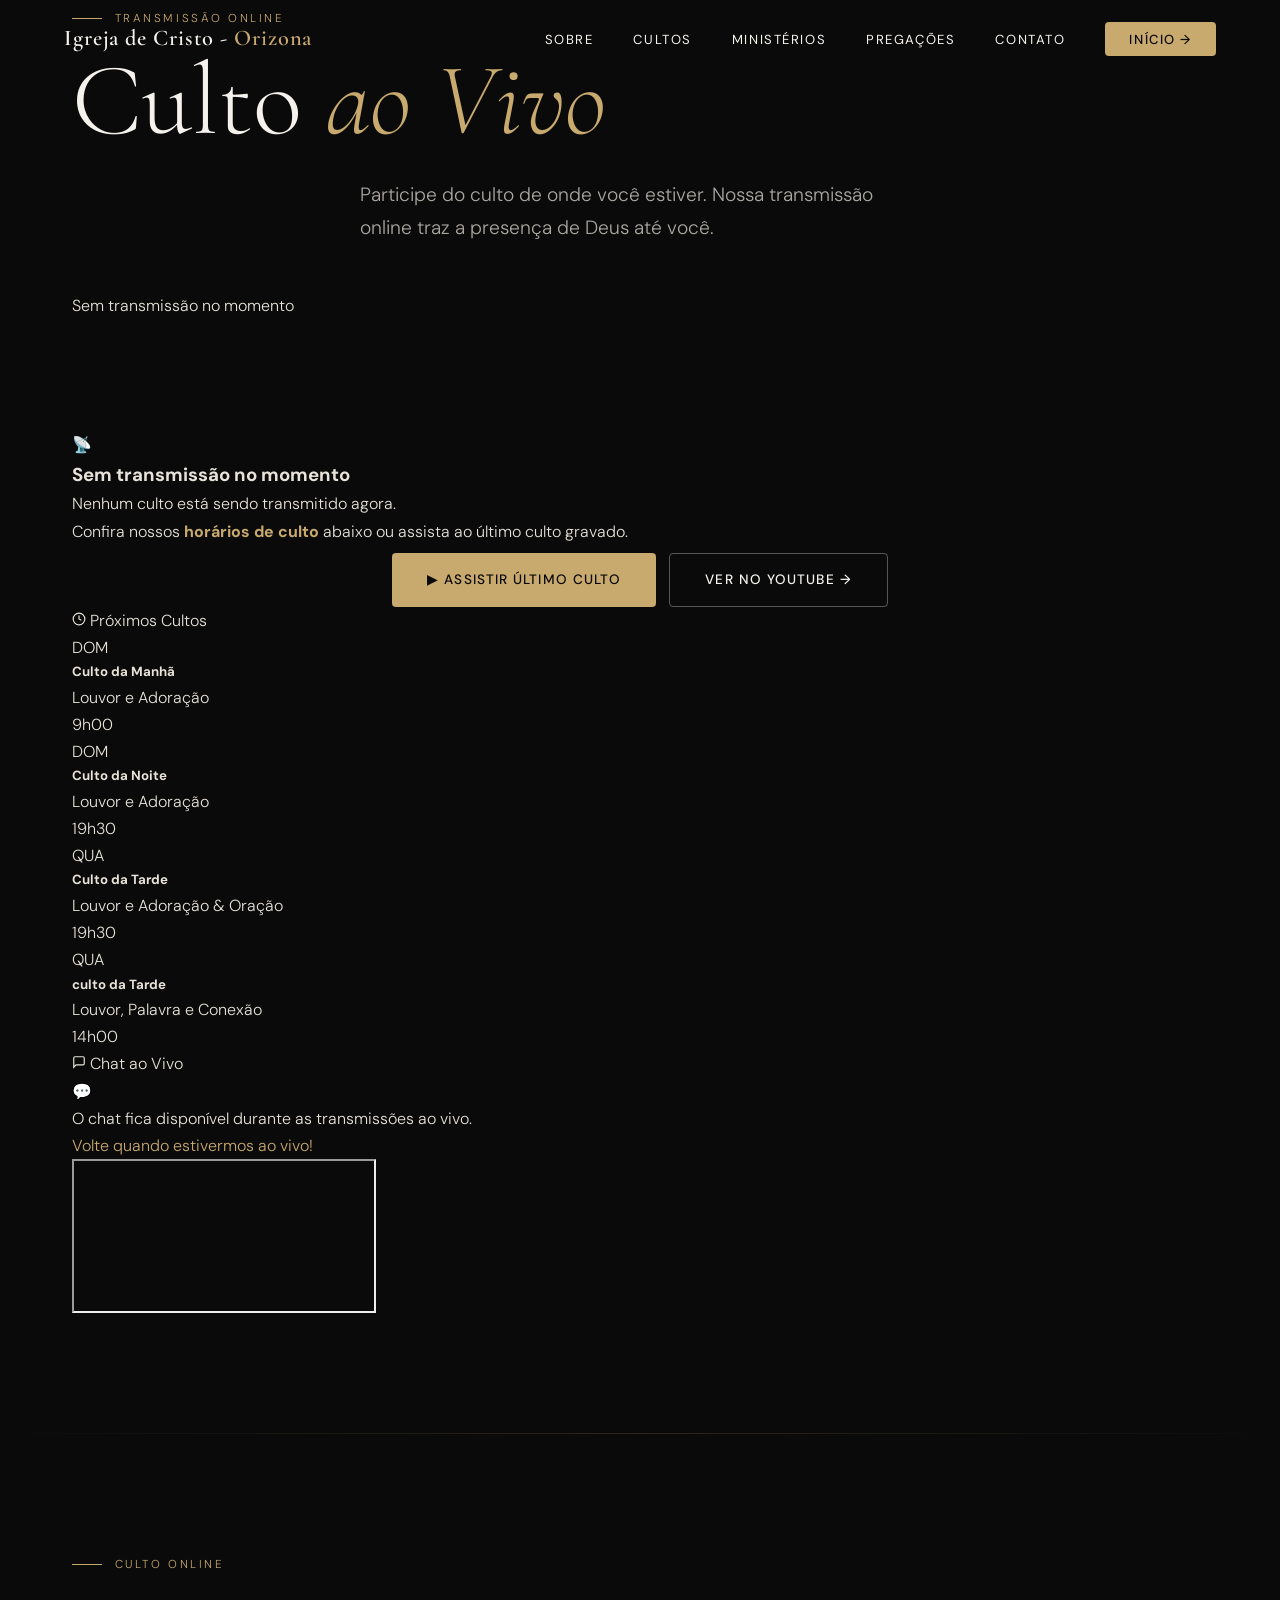
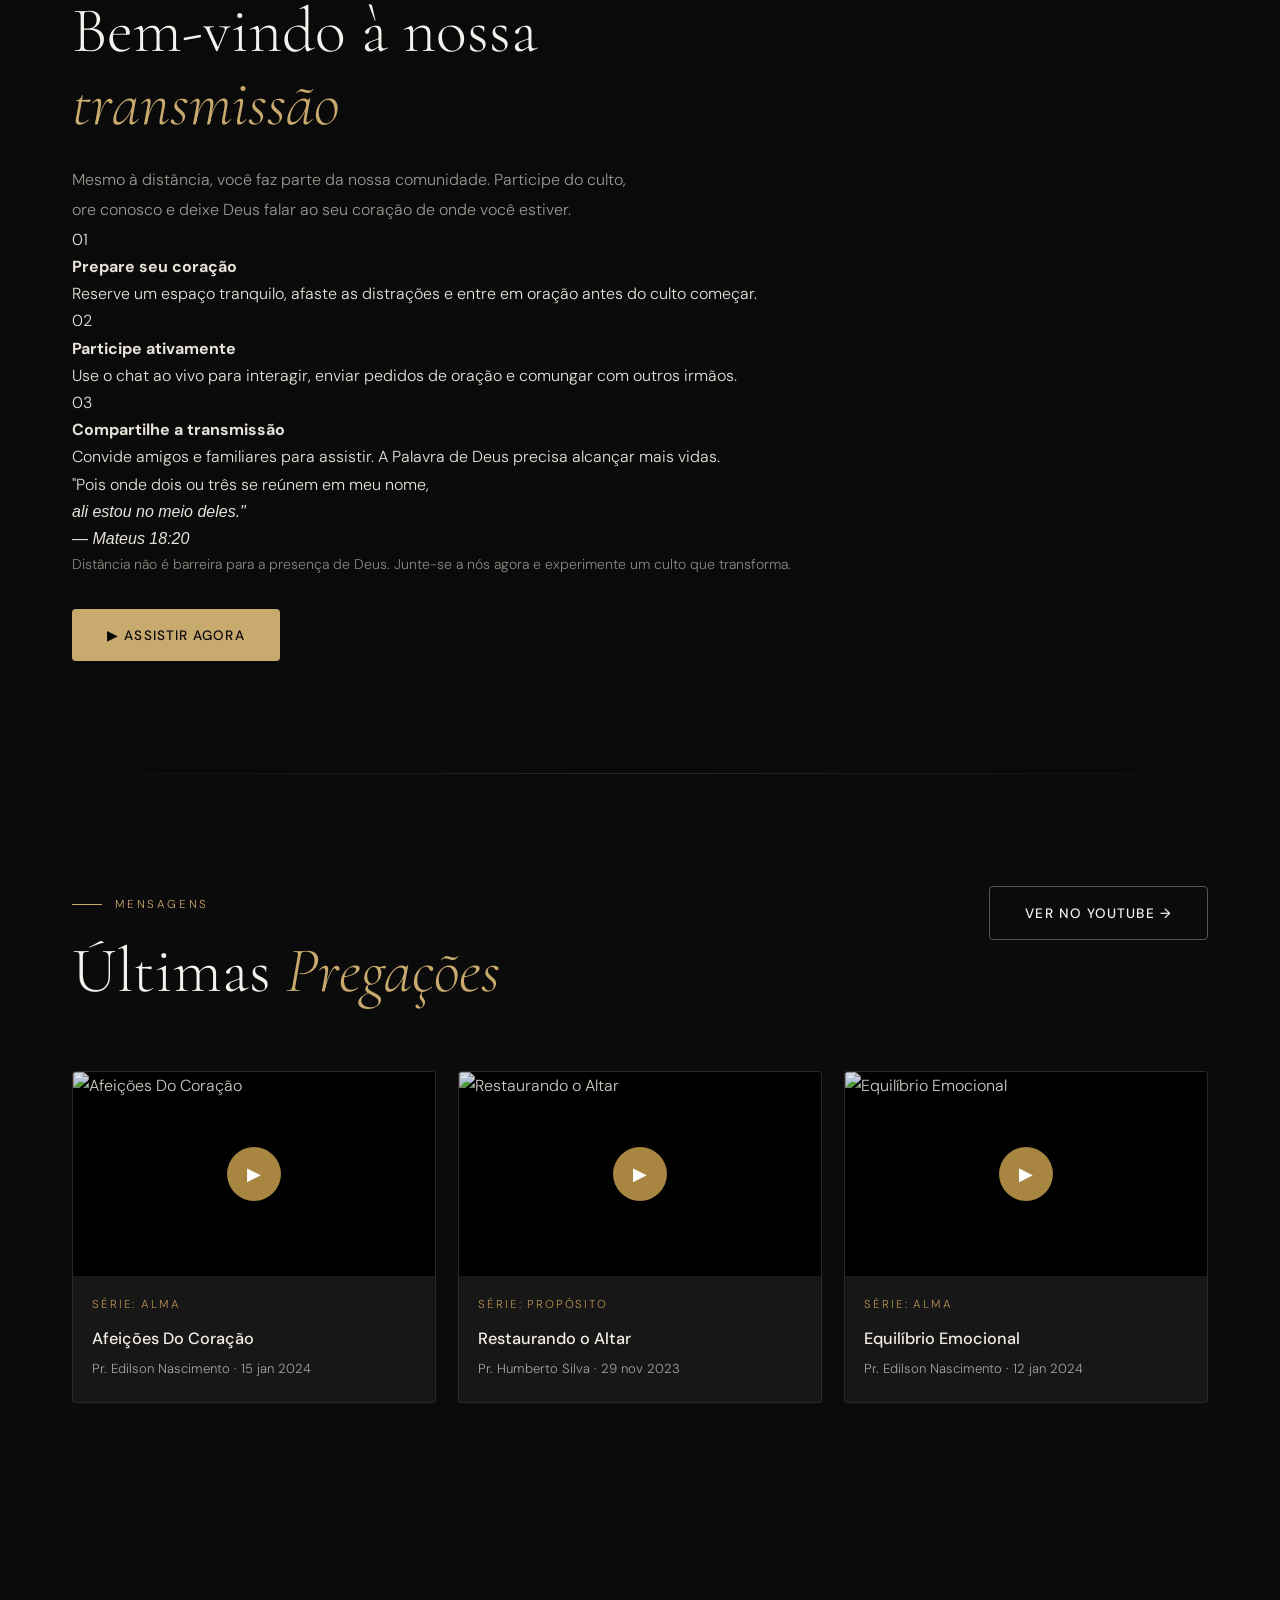
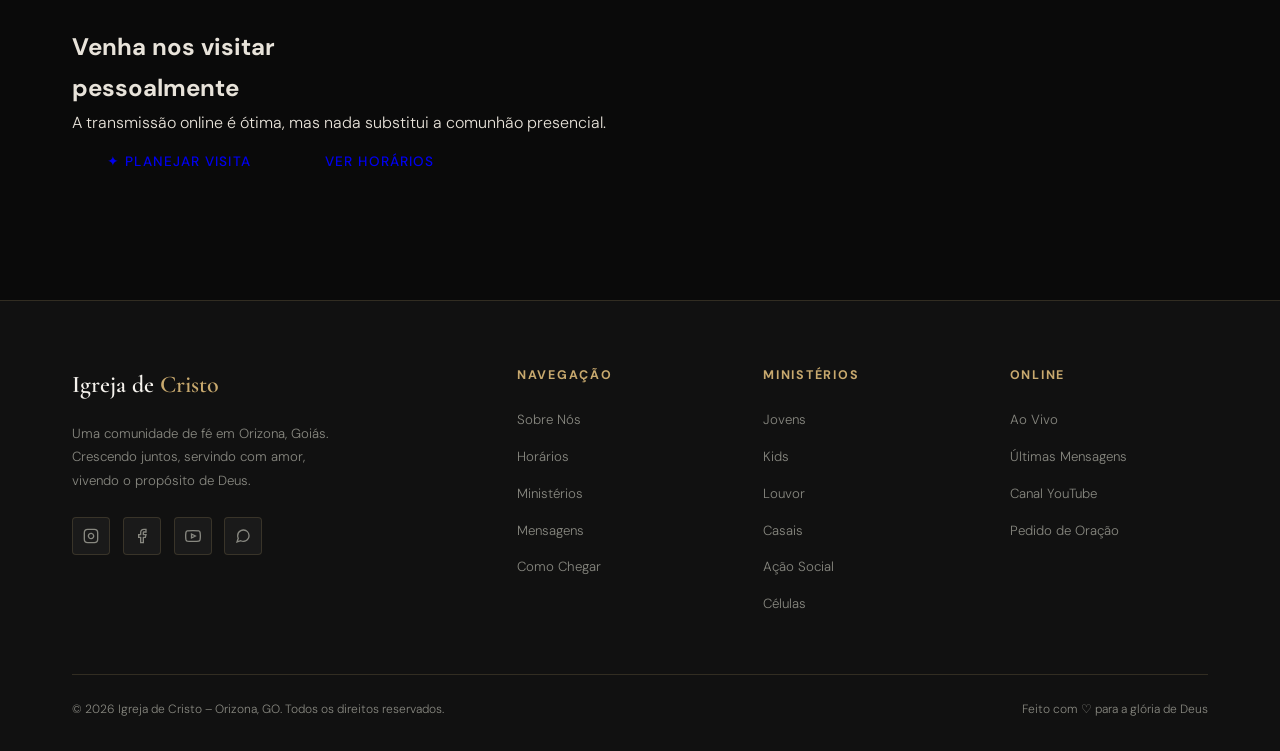
==== commit 4847f767: "teste" ====
--- a/live/live.html
+++ b/live/live.html
@@ -12,8 +12,8 @@
   <link href="https://fonts.googleapis.com/css2?family=Cormorant+Garamond:ital,wght@0,300;0,400;0,600;0,700;1,300;1,400&family=DM+Sans:wght@300;400;500;600&family=Bebas+Neue&display=swap" rel="stylesheet">
 
   <!-- Estilos (base + live) -->
-  <link rel="stylesheet" href="../style.css">
-  <link rel="stylesheet" href="/live/live.css">
+  <link rel="stylesheet" href="/style.css">
+  <link rel="stylesheet" href="live/live.css">
 </head>
 <body>
 
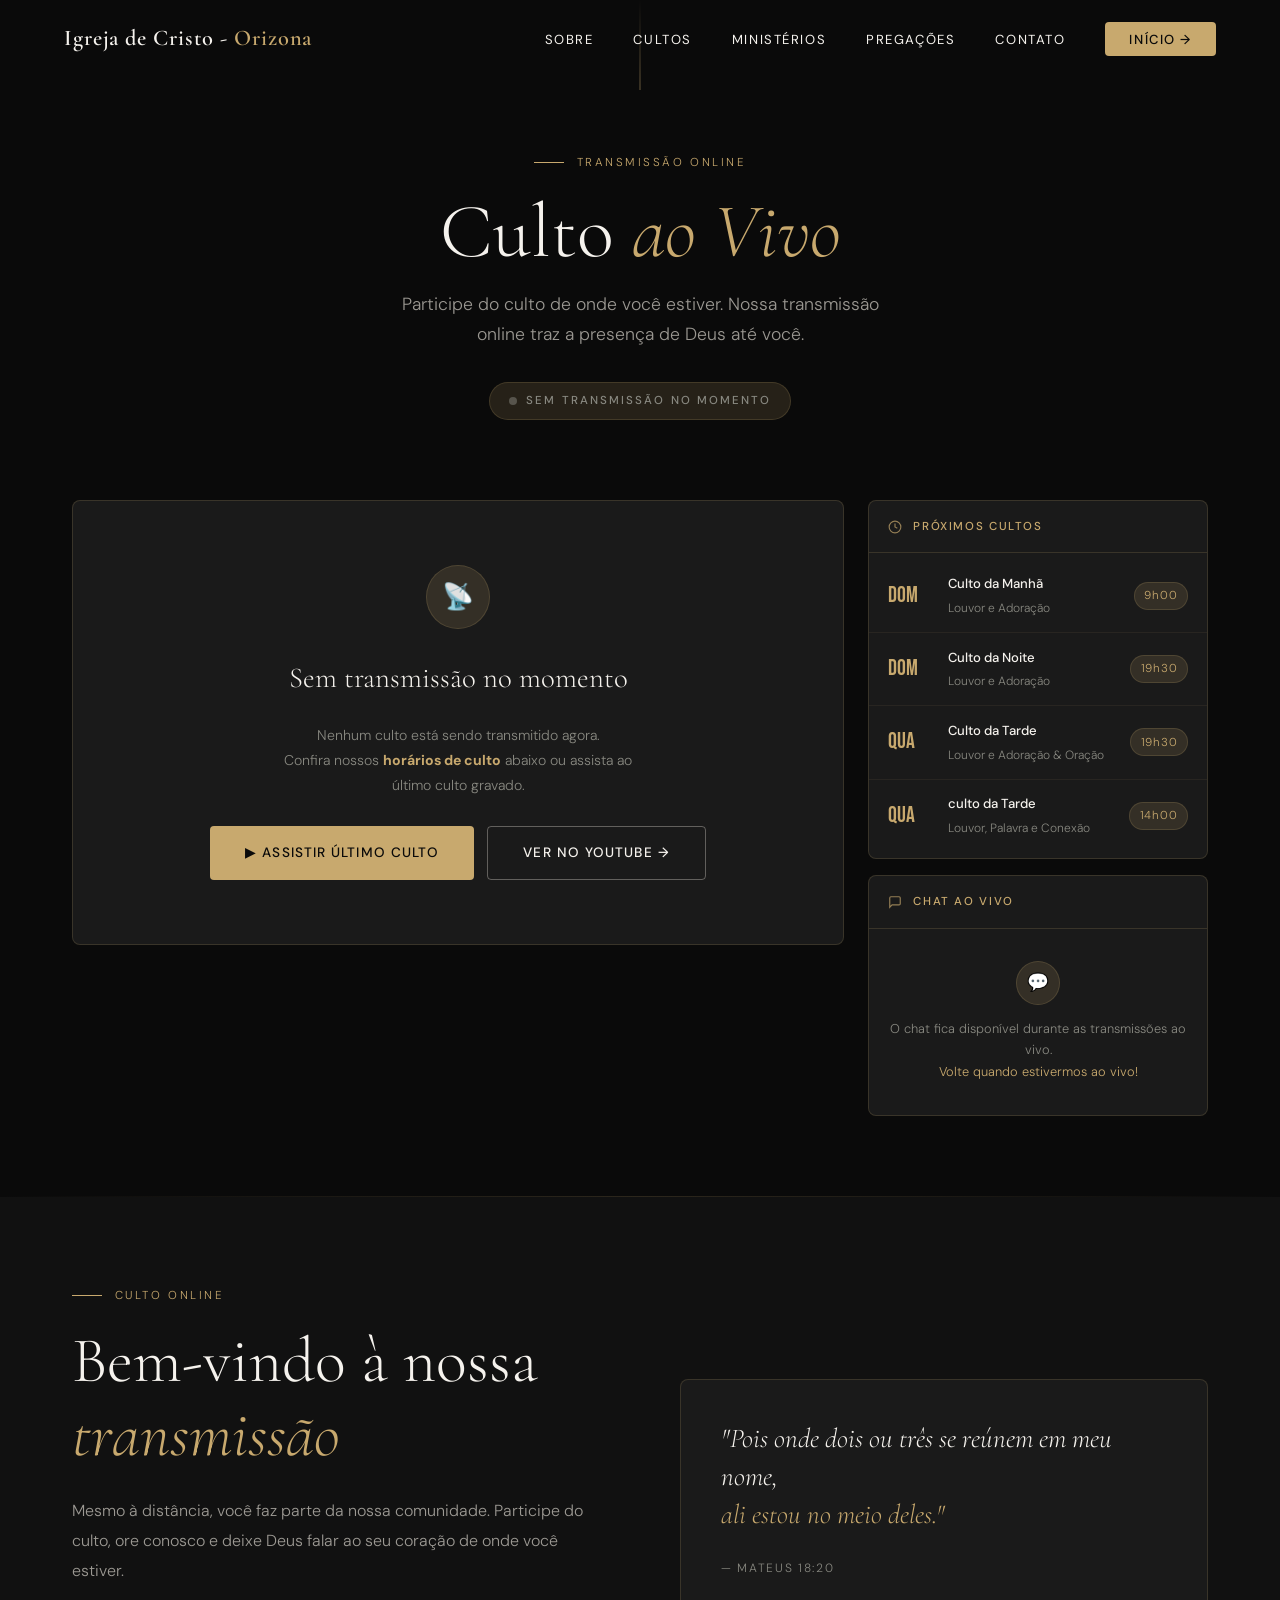
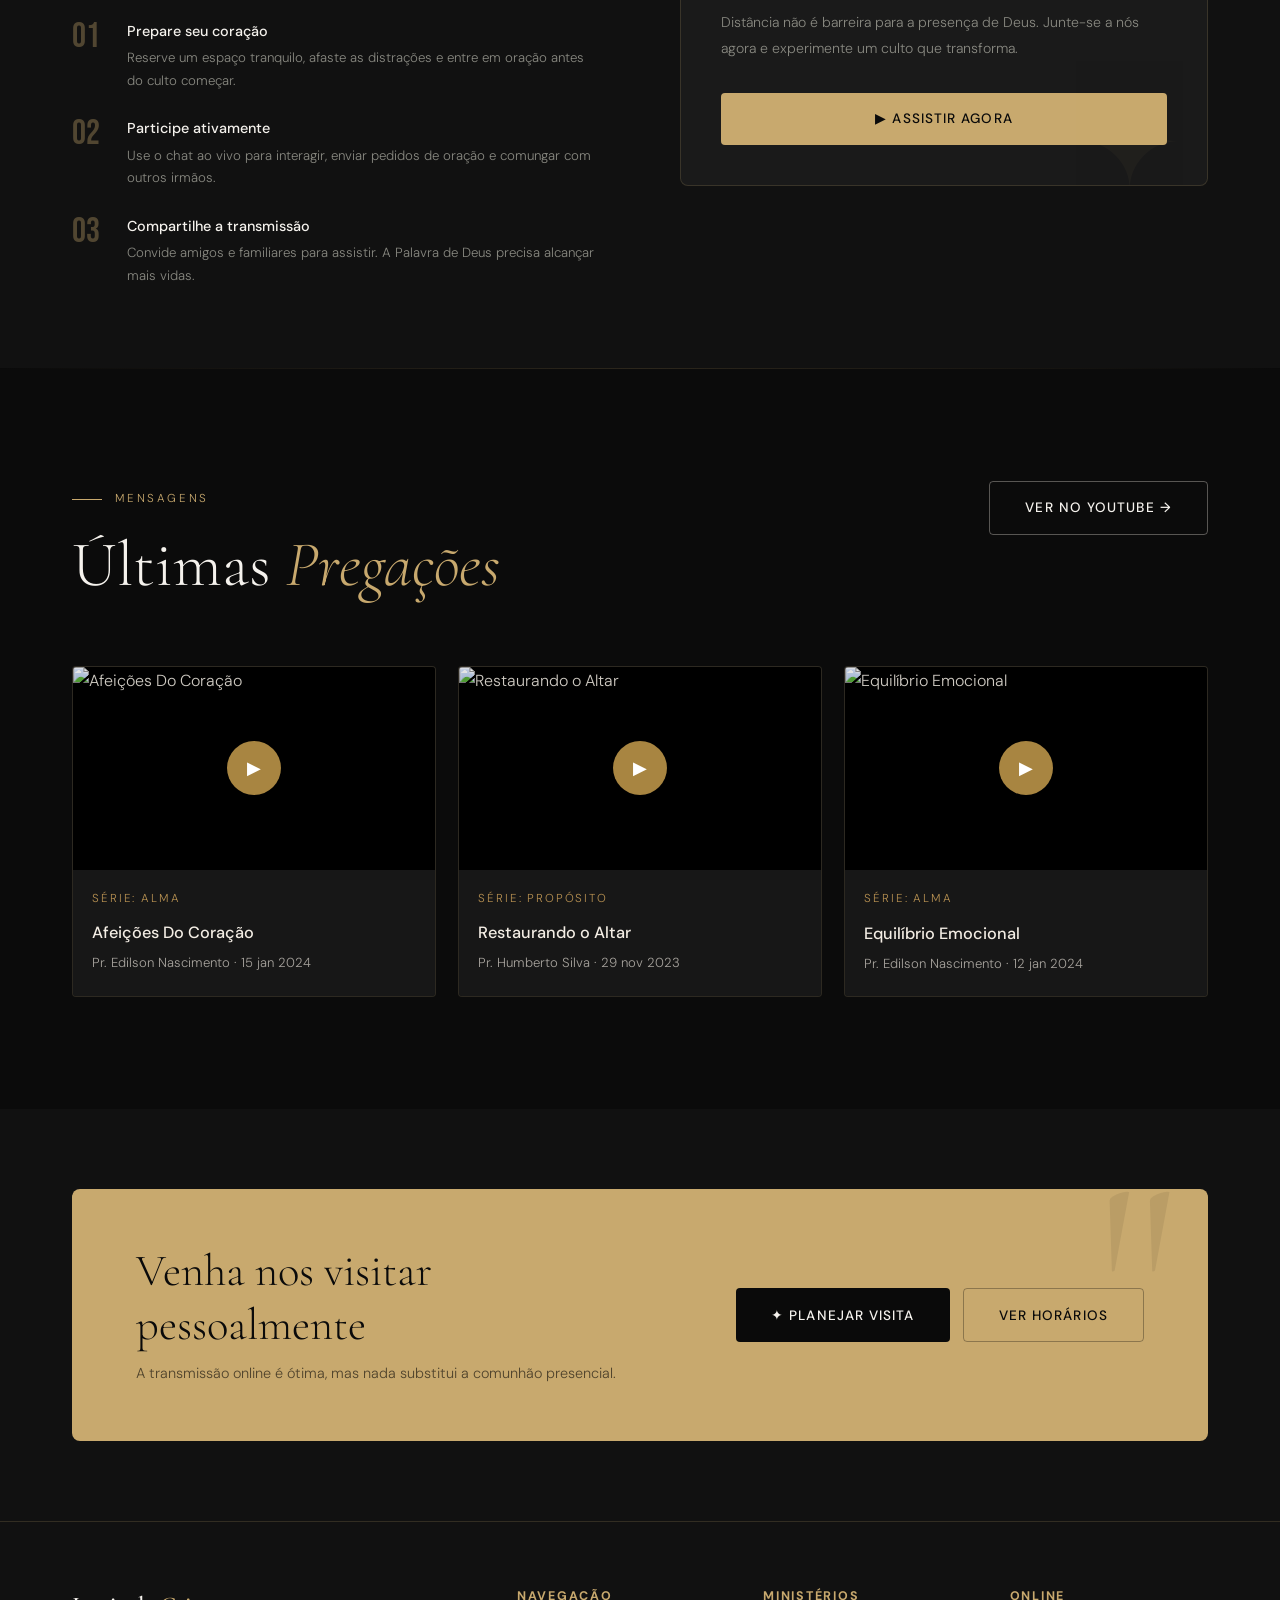
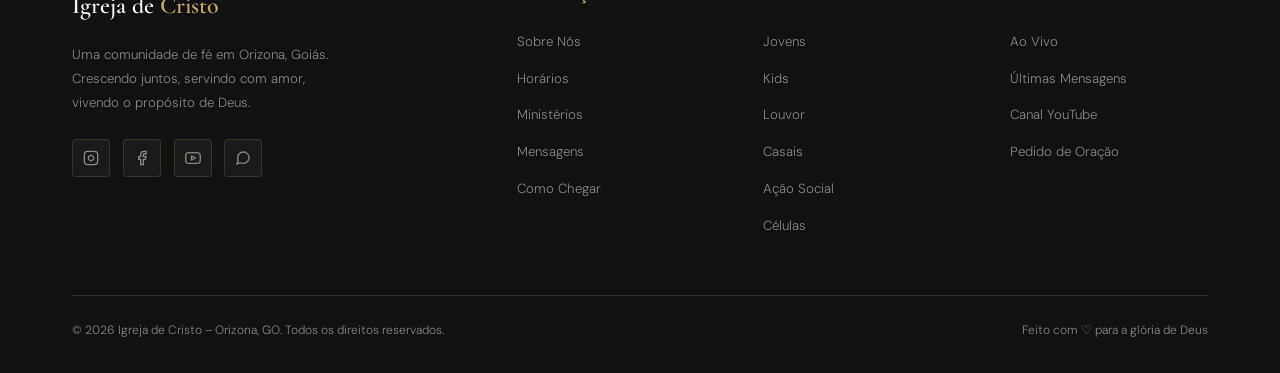
==== commit 0c842a10: "first commit" ====
--- a/live/live.html
+++ b/live/live.html
@@ -13,7 +13,7 @@
 
   <!-- Estilos (base + live) -->
   <link rel="stylesheet" href="/style.css">
-  <link rel="stylesheet" href="live/live.css">
+  <link rel="stylesheet" href="/live/live.css">
 </head>
 <body>
 
--- a/live/live.css
+++ b/live/live.css
@@ -0,0 +1,554 @@
+/* ============================================================
+   Igreja de Cristo – Orizona, GO
+   Arquivo: live.css  —  Página de Transmissão ao Vivo
+   Importa e estende style.css
+   ============================================================ */
+
+/* ============================================================
+   HERO DA PÁGINA LIVE  (substitui o hero de fundo cheio)
+   ============================================================ */
+.live-hero {
+  padding: 9rem 0 3rem;
+  background: var(--black);
+  text-align: center;
+  position: relative;
+  overflow: hidden;
+}
+
+/* linha decorativa de fundo */
+.live-hero::before {
+  content: '';
+  position: absolute;
+  top: 0; left: 50%; transform: translateX(-50%);
+  width: 1px;
+  height: 90px;
+  background: linear-gradient(to bottom, transparent, var(--gold));
+  opacity: 0.5;
+}
+
+.live-hero .section-label { justify-content: center; }
+
+.live-hero .hero-title {
+  font-family: 'Cormorant Garamond', serif;
+  font-size: clamp(2.6rem, 6vw, 5.5rem);
+  font-weight: 300;
+  line-height: 1.08;
+  color: var(--white);
+  margin-bottom: 1rem;
+  /* reusa a animação já definida em style.css */
+  opacity: 0;
+  animation: fadeUp 0.9s 0.3s forwards;
+}
+
+.live-hero .hero-title em { font-style: italic; color: var(--gold); }
+
+.live-hero .hero-subtitle {
+  font-size: clamp(0.95rem, 1.8vw, 1.1rem);
+  color: rgba(232, 227, 218, 0.65);
+  max-width: 520px;
+  margin: 0 auto;
+  font-weight: 300;
+  opacity: 0;
+  animation: fadeUp 0.9s 0.5s forwards;
+}
+
+
+/* ============================================================
+   LIVE STATUS  (badge de status ao vivo / offline)
+   ============================================================ */
+.live-status-wrap {
+  display: flex;
+  justify-content: center;
+  margin: 2rem 0 0;
+  opacity: 0;
+  animation: fadeUp 0.8s 0.7s forwards;
+}
+
+.live-badge {
+  display: inline-flex;
+  align-items: center;
+  gap: 0.6rem;
+  padding: 0.5rem 1.2rem;
+  border-radius: 50px;
+  font-size: 0.72rem;
+  font-weight: 500;
+  letter-spacing: 0.18em;
+  text-transform: uppercase;
+  border: 1px solid;
+  transition: var(--transition);
+}
+
+/* Estado: AO VIVO */
+.live-badge.is-live {
+  background: rgba(220, 38, 38, 0.12);
+  border-color: rgba(220, 38, 38, 0.4);
+  color: #ef4444;
+}
+
+.live-badge.is-live .dot {
+  width: 8px; height: 8px;
+  border-radius: 50%;
+  background: #ef4444;
+  animation: livePulse 1.5s ease-in-out infinite;
+  flex-shrink: 0;
+}
+
+/* Estado: OFFLINE */
+.live-badge.is-offline {
+  background: var(--gold-dim);
+  border-color: var(--border);
+  color: var(--text-muted);
+}
+
+.live-badge.is-offline .dot {
+  width: 8px; height: 8px;
+  border-radius: 50%;
+  background: var(--text-muted);
+  opacity: 0.5;
+  flex-shrink: 0;
+}
+
+@keyframes livePulse {
+  0%, 100% { box-shadow: 0 0 0 0 rgba(239, 68, 68, 0.5); }
+  50%       { box-shadow: 0 0 0 6px rgba(239, 68, 68, 0); }
+}
+
+
+/* ============================================================
+   PLAYER SECTION
+   ============================================================ */
+.live-player-section {
+  background: var(--black);
+  padding: 2rem 0 5rem;
+}
+
+.live-player-layout {
+  display: grid;
+  grid-template-columns: 1fr 340px;
+  gap: 1.5rem;
+  align-items: start;
+}
+
+/* ── Player principal ── */
+.live-player-wrap {
+  position: relative;
+  background: var(--dark2);
+  border: 1px solid var(--border);
+  border-radius: 8px;
+  overflow: hidden;
+  /* Loading shimmer antes do iframe carregar */
+  min-height: 200px;
+}
+
+.live-player-wrap::before {
+  content: '';
+  position: absolute;
+  inset: 0;
+  background: linear-gradient(
+    90deg,
+    transparent 0%,
+    rgba(200, 169, 110, 0.06) 50%,
+    transparent 100%
+  );
+  background-size: 200% 100%;
+  animation: shimmer 1.8s infinite;
+  pointer-events: none;
+  z-index: 0;
+}
+
+.live-player-wrap.player-ready::before { display: none; }
+
+@keyframes shimmer {
+  0%   { background-position: -200% 0; }
+  100% { background-position:  200% 0; }
+}
+
+.live-player-ratio {
+  position: relative;
+  width: 100%;
+  padding-top: 56.25%; /* 16:9 */
+}
+
+.live-player-ratio iframe {
+  position: absolute;
+  inset: 0;
+  width: 100%;
+  height: 100%;
+  border: 0;
+  display: block;
+  z-index: 1;
+}
+
+/* ── Offline placeholder ── */
+.live-offline-placeholder {
+  display: none;
+  flex-direction: column;
+  align-items: center;
+  justify-content: center;
+  text-align: center;
+  padding: 4rem 2rem;
+  min-height: 340px;
+  gap: 1.2rem;
+}
+
+.live-offline-placeholder.visible { display: flex; }
+
+.offline-icon {
+  width: 64px; height: 64px;
+  border-radius: 50%;
+  background: var(--gold-dim);
+  border: 1px solid var(--border);
+  display: flex; align-items: center; justify-content: center;
+  font-size: 1.6rem;
+  margin-bottom: 0.4rem;
+}
+
+.live-offline-placeholder h3 {
+  font-family: 'Cormorant Garamond', serif;
+  font-size: 1.8rem;
+  font-weight: 300;
+  color: var(--white);
+}
+
+.live-offline-placeholder p {
+  font-size: 0.88rem;
+  color: var(--text-muted);
+  max-width: 360px;
+  line-height: 1.8;
+}
+
+/* ── Painel lateral (horários + chat) ── */
+.live-sidebar {
+  display: flex;
+  flex-direction: column;
+  gap: 1rem;
+}
+
+/* Card genérico de sidebar */
+.sidebar-card {
+  background: var(--dark2);
+  border: 1px solid var(--border);
+  border-radius: 8px;
+  overflow: hidden;
+  transition: border-color 0.3s;
+}
+
+.sidebar-card-header {
+  display: flex;
+  align-items: center;
+  gap: 0.7rem;
+  padding: 1rem 1.2rem;
+  border-bottom: 1px solid var(--border);
+  font-size: 0.72rem;
+  font-weight: 500;
+  letter-spacing: 0.14em;
+  text-transform: uppercase;
+  color: var(--gold);
+}
+
+.sidebar-card-header svg { opacity: 0.7; flex-shrink: 0; }
+
+/* Próximos cultos */
+.schedule-list { padding: 0.4rem 0; }
+
+.schedule-item {
+  display: flex;
+  align-items: center;
+  gap: 1rem;
+  padding: 0.85rem 1.2rem;
+  border-bottom: 1px solid rgba(200, 169, 110, 0.08);
+  transition: background 0.25s;
+}
+
+.schedule-item:last-child { border-bottom: none; }
+.schedule-item:hover { background: rgba(200, 169, 110, 0.04); }
+
+.schedule-day {
+  font-family: 'Bebas Neue', sans-serif;
+  font-size: 1.4rem;
+  color: var(--gold);
+  min-width: 44px;
+  line-height: 1;
+}
+
+.schedule-info { flex: 1; }
+.schedule-info h5 {
+  font-size: 0.82rem;
+  font-weight: 500;
+  color: var(--white);
+  margin-bottom: 0.15rem;
+}
+
+.schedule-info p { font-size: 0.75rem; color: var(--text-muted); }
+
+.schedule-time {
+  font-size: 0.72rem;
+  letter-spacing: 0.06em;
+  color: var(--gold);
+  background: var(--gold-dim);
+  padding: 0.2rem 0.6rem;
+  border-radius: 20px;
+  border: 1px solid var(--border);
+  white-space: nowrap;
+}
+
+/* Chat placeholder */
+.chat-placeholder {
+  padding: 2rem 1.2rem;
+  text-align: center;
+  display: flex;
+  flex-direction: column;
+  align-items: center;
+  gap: 0.8rem;
+}
+
+.chat-icon {
+  width: 44px; height: 44px;
+  border-radius: 50%;
+  background: var(--gold-dim);
+  border: 1px solid var(--border);
+  display: flex; align-items: center; justify-content: center;
+  font-size: 1.1rem;
+}
+
+.chat-placeholder p {
+  font-size: 0.8rem;
+  color: var(--text-muted);
+  line-height: 1.7;
+}
+
+/* Área de iframe do chat ao vivo do YouTube */
+.live-chat-frame {
+  width: 100%;
+  height: 420px;
+  border: 0;
+  display: none; /* mostra via JS quando ao vivo */
+}
+
+.live-chat-frame.visible { display: block; }
+
+
+/* ============================================================
+   SEÇÃO DE BOAS-VINDAS ONLINE
+   ============================================================ */
+.online-welcome {
+  background: var(--dark);
+  padding: 5rem 0;
+}
+
+.welcome-grid {
+  display: grid;
+  grid-template-columns: 1fr 1fr;
+  gap: 5rem;
+  align-items: center;
+}
+
+.welcome-steps { display: flex; flex-direction: column; gap: 1.5rem; margin-top: 2rem; }
+
+.welcome-step {
+  display: flex;
+  gap: 1.2rem;
+  align-items: flex-start;
+}
+
+.step-num {
+  font-family: 'Bebas Neue', sans-serif;
+  font-size: 2.2rem;
+  color: var(--gold);
+  opacity: 0.35;
+  line-height: 1;
+  min-width: 36px;
+  flex-shrink: 0;
+}
+
+.step-body h4 {
+  font-size: 0.9rem;
+  font-weight: 500;
+  color: var(--white);
+  margin-bottom: 0.25rem;
+}
+
+.step-body p {
+  font-size: 0.83rem;
+  color: var(--text-muted);
+  line-height: 1.7;
+}
+
+/* Card de boas-vindas */
+.welcome-card {
+  background: var(--dark2);
+  border: 1px solid var(--border);
+  border-radius: 8px;
+  padding: 2.5rem;
+  position: relative;
+  overflow: hidden;
+}
+
+.welcome-card::after {
+  content: '✦';
+  position: absolute;
+  bottom: -1.5rem; right: 1.5rem;
+  font-size: 8rem;
+  color: var(--gold);
+  opacity: 0.04;
+  pointer-events: none;
+  line-height: 1;
+}
+
+.welcome-card blockquote {
+  font-family: 'Cormorant Garamond', serif;
+  font-size: 1.7rem;
+  font-weight: 300;
+  font-style: italic;
+  color: var(--white);
+  line-height: 1.4;
+  margin-bottom: 1.5rem;
+}
+
+.welcome-card blockquote em { color: var(--gold); font-style: italic; }
+
+.welcome-card cite {
+  font-family: 'DM Sans', sans-serif;
+  font-size: 0.75rem;
+  font-style: normal;
+  letter-spacing: 0.14em;
+  text-transform: uppercase;
+  color: var(--text-muted);
+  display: block;
+  margin-bottom: 2rem;
+}
+
+.welcome-card .btn { width: 100%; justify-content: center; }
+
+
+/* ============================================================
+   SEÇÃO DE MENSAGENS RECENTES  (reusa .sermons do style.css)
+   ============================================================ */
+.live-sermons {
+  background: #0b0b0b;
+}
+
+/* reutiliza tudo de .sermons — só adiciona margem top da section-label */
+.live-sermons .sermons-header {
+  margin-bottom: 2.5rem;
+}
+
+
+/* ============================================================
+   CTA FINAL  (banner dourado de ação)
+   ============================================================ */
+.live-cta-banner {
+  background: var(--dark);
+  padding: 5rem 0;
+}
+
+.live-cta-inner {
+  background: var(--gold);
+  border-radius: 8px;
+  padding: 3.5rem 4rem;
+  display: flex;
+  align-items: center;
+  justify-content: space-between;
+  gap: 2rem;
+  position: relative;
+  overflow: hidden;
+}
+
+.live-cta-inner::before {
+  content: '"';
+  position: absolute;
+  right: 2rem; top: -3rem;
+  font-family: 'Cormorant Garamond', serif;
+  font-size: 18rem;
+  line-height: 1;
+  color: rgba(0, 0, 0, 0.07);
+  pointer-events: none;
+}
+
+.live-cta-text h2 {
+  font-family: 'Cormorant Garamond', serif;
+  font-size: clamp(1.8rem, 3.5vw, 2.8rem);
+  font-weight: 300;
+  color: var(--black);
+  line-height: 1.2;
+  margin-bottom: 0.5rem;
+}
+
+.live-cta-text p {
+  font-size: 0.9rem;
+  color: rgba(0, 0, 0, 0.6);
+}
+
+.live-cta-actions {
+  display: flex;
+  gap: 0.8rem;
+  flex-wrap: wrap;
+  flex-shrink: 0;
+}
+
+.btn-dark {
+  background: var(--black);
+  color: var(--white);
+  border: none;
+}
+
+.btn-dark:hover {
+  background: var(--dark2);
+  transform: translateY(-2px);
+  box-shadow: 0 12px 40px rgba(0, 0, 0, 0.4);
+}
+
+.btn-ghost-dark {
+  background: transparent;
+  color: var(--black);
+  border: 1px solid rgba(0, 0, 0, 0.3);
+}
+
+.btn-ghost-dark:hover {
+  border-color: var(--black);
+  transform: translateY(-2px);
+}
+
+
+/* ============================================================
+   RESPONSIVO
+   ============================================================ */
+@media (max-width: 1024px) {
+  .live-player-layout {
+    grid-template-columns: 1fr;
+  }
+
+  .live-sidebar {
+    display: grid;
+    grid-template-columns: 1fr 1fr;
+  }
+
+  .live-chat-frame { height: 300px; }
+}
+
+@media (max-width: 900px) {
+  .welcome-grid {
+    grid-template-columns: 1fr;
+    gap: 3rem;
+  }
+
+  .live-cta-inner {
+    flex-direction: column;
+    text-align: center;
+    padding: 2.5rem 2rem;
+  }
+
+  .live-cta-actions { justify-content: center; }
+
+  .live-sidebar {
+    grid-template-columns: 1fr;
+  }
+}
+
+@media (max-width: 600px) {
+  .live-hero { padding: 8rem 0 2rem; }
+
+  .live-cta-inner { padding: 2rem 1.5rem; }
+
+  .live-cta-inner::before { display: none; }
+}
